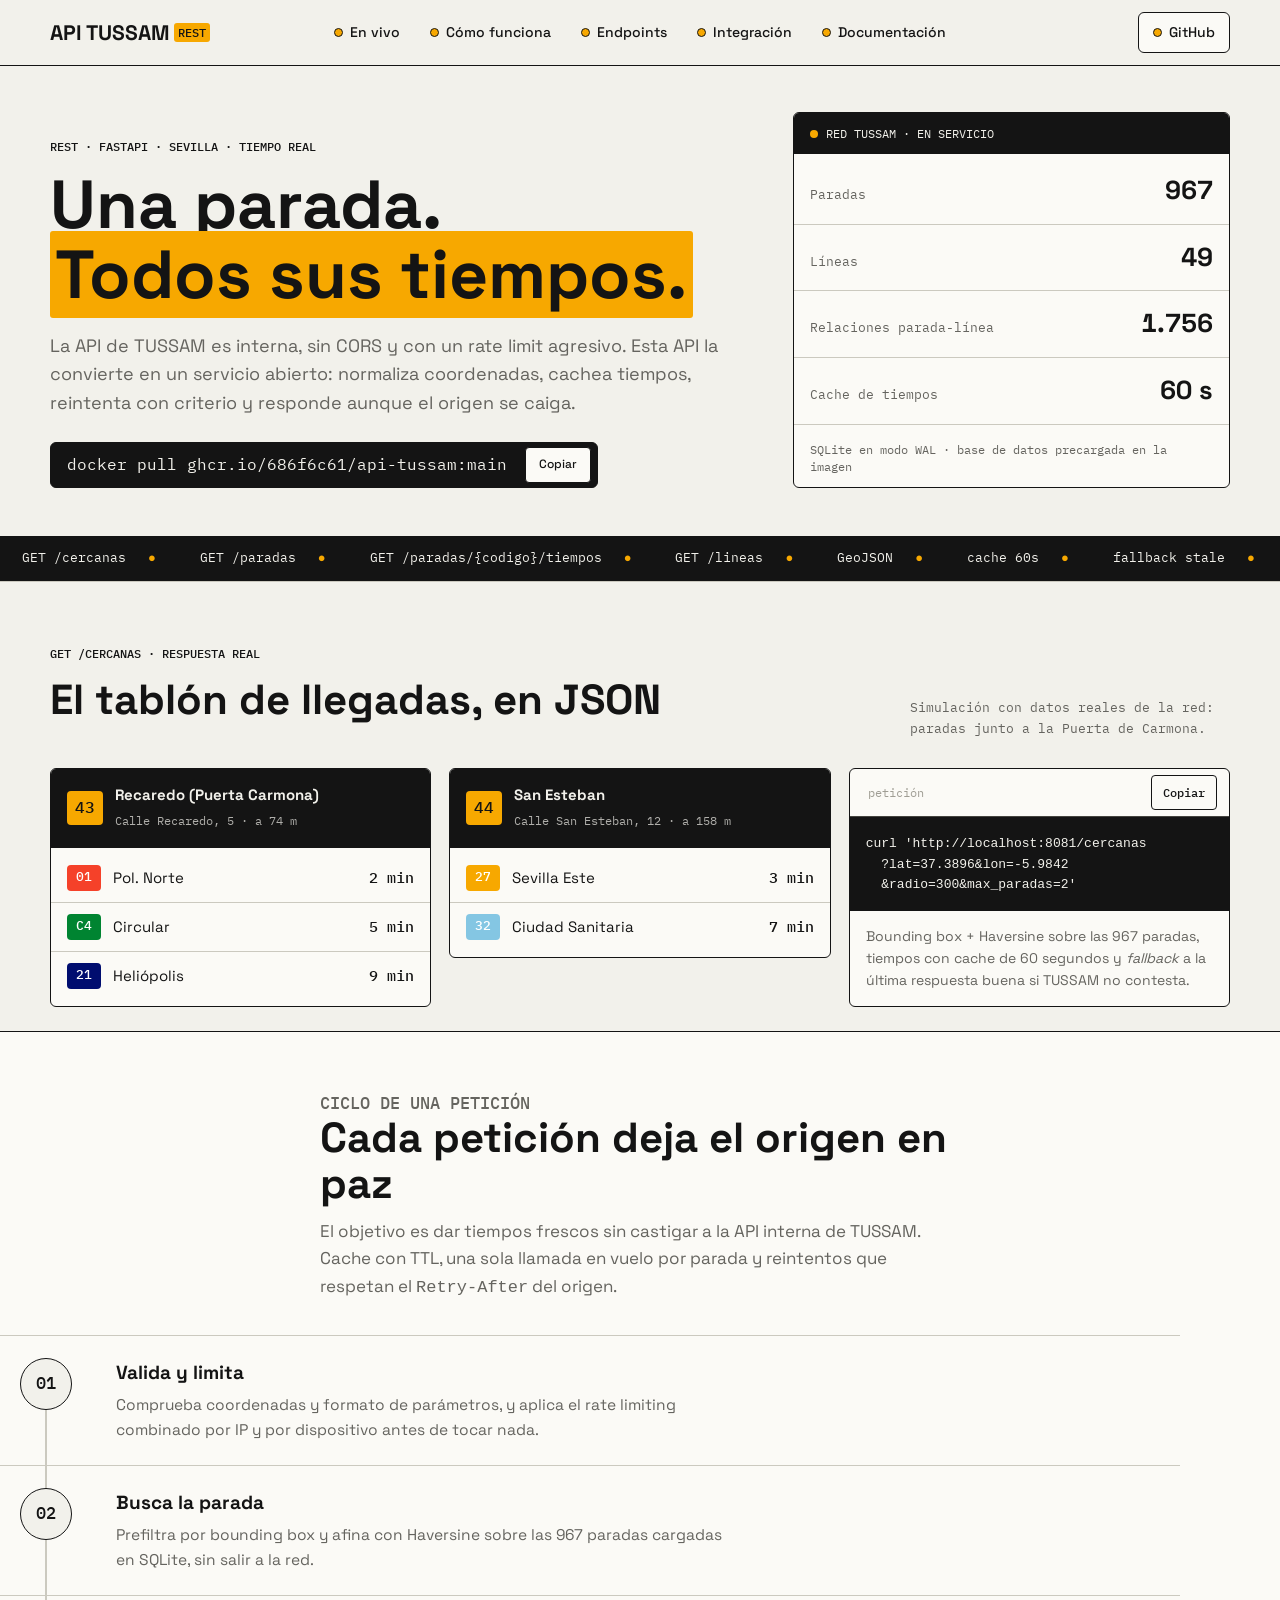
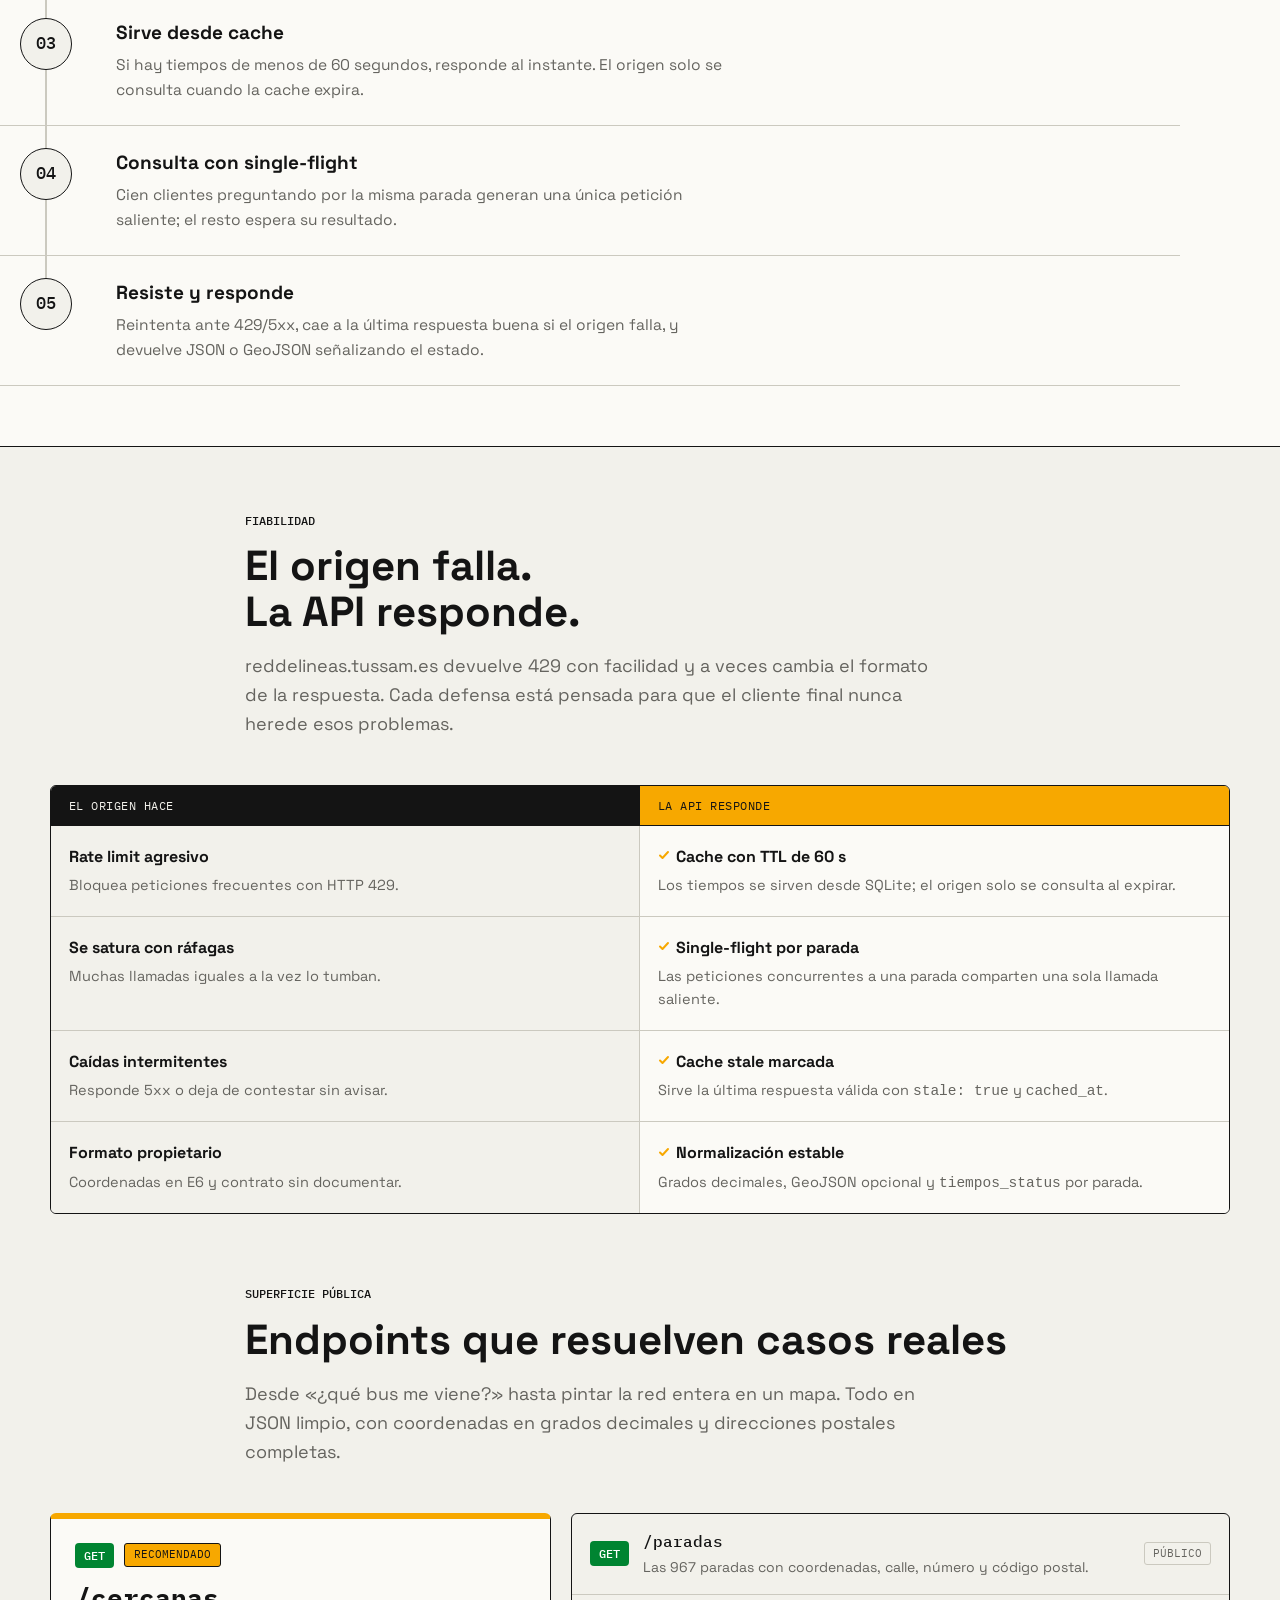
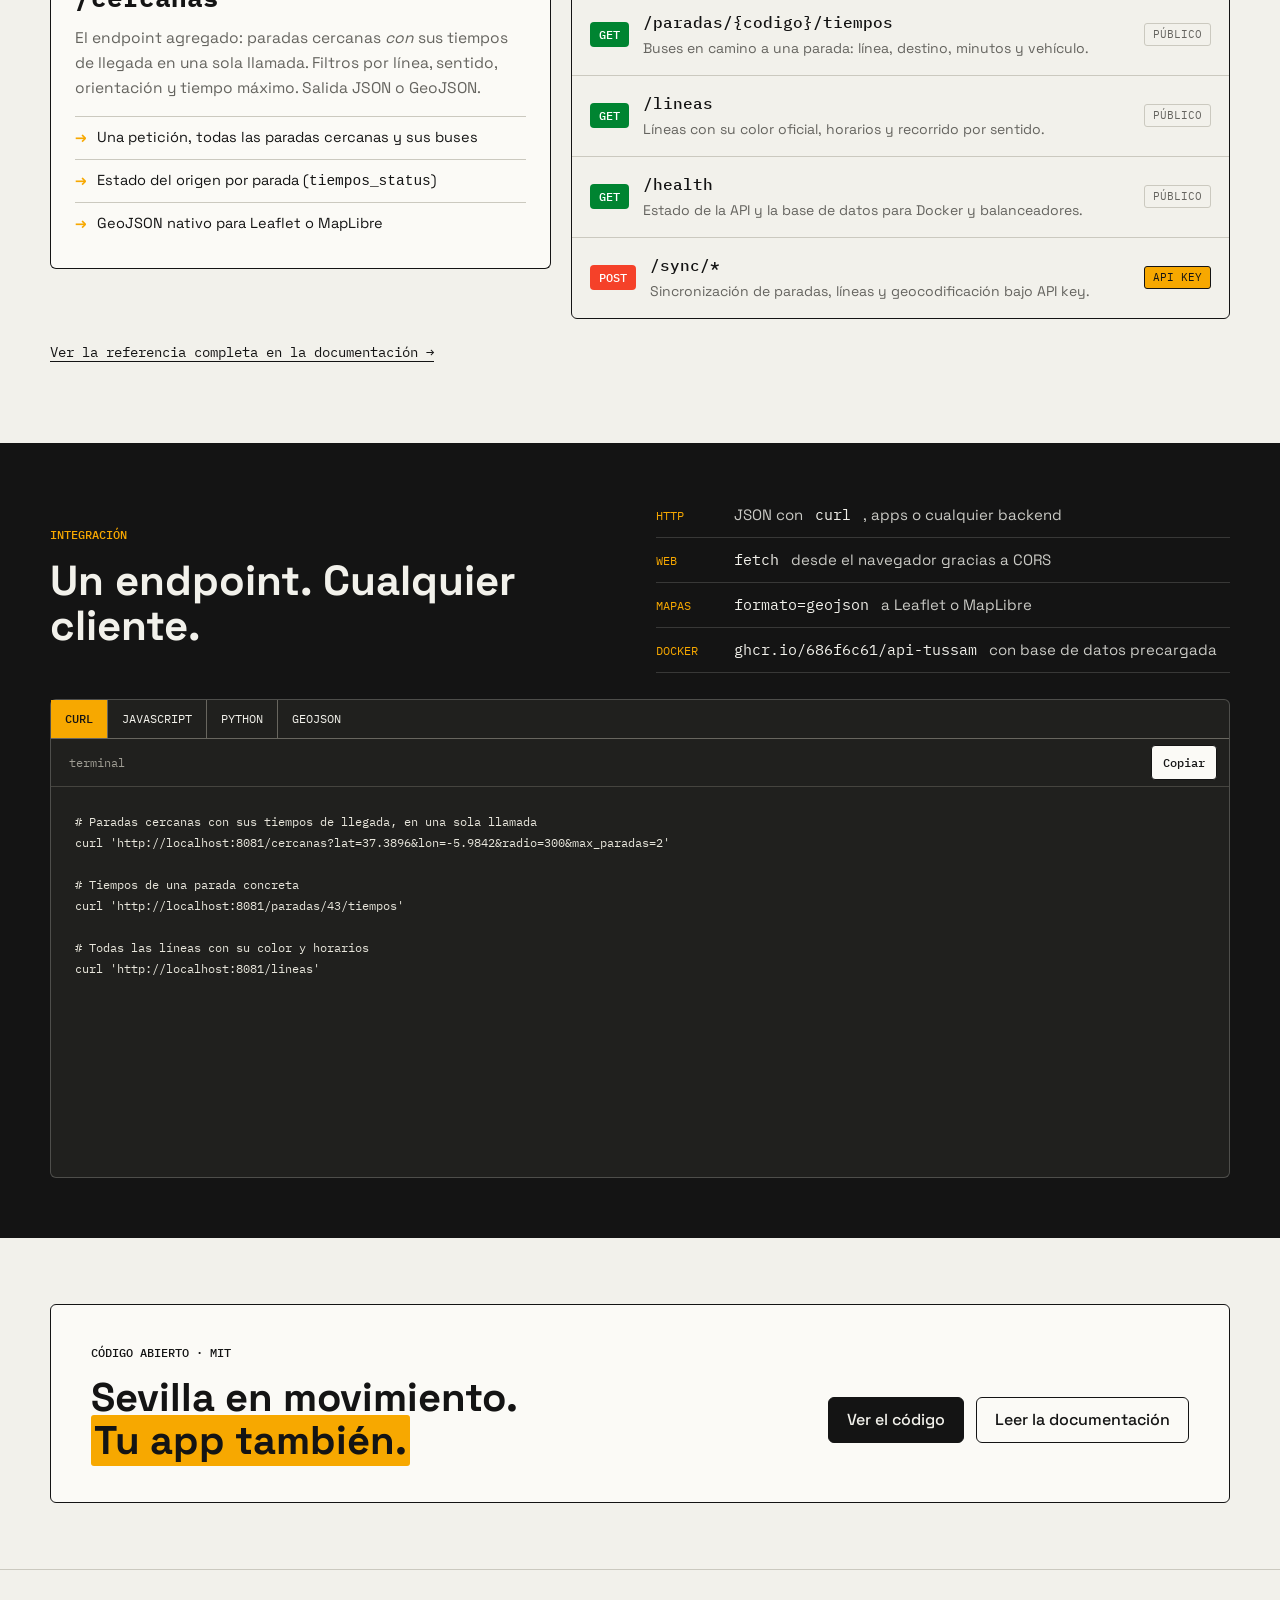
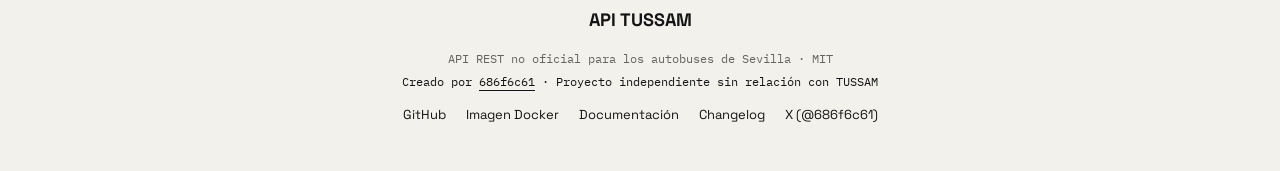
==== index.html @ 8e84aea2 "landing: web estática con SEO e imagen social Publica la landing y la documentación web de la API TU" ====
<!DOCTYPE html>
<html lang="es">
  <head>
    <meta charset="utf-8">
    <meta name="viewport" content="width=device-width, initial-scale=1">
    <meta name="description" content="API TUSSAM es una API REST de código abierto para consultar en tiempo real las paradas, líneas y tiempos de llegada de los autobuses de TUSSAM (Sevilla), con cache inteligente, rate limiting y fallback ante caídas.">
    <meta name="author" content="686f6c61">
    <meta name="robots" content="index, follow, max-image-preview:large, max-snippet:-1, max-video-preview:-1">
    <meta name="theme-color" content="#f2f1eb">

    <meta property="og:type" content="website">
    <meta property="og:locale" content="es_ES">
    <meta property="og:site_name" content="API TUSSAM">
    <meta property="og:url" content="https://686f6c61.github.io/API-TUSSAM/">
    <meta property="og:title" content="API TUSSAM · Una parada. Todos sus tiempos.">
    <meta property="og:description" content="API REST para los autobuses de Sevilla: paradas cercanas, líneas y tiempos de llegada en tiempo real, con cache, resiliencia y despliegue en Docker.">
    <meta property="og:image" content="https://686f6c61.github.io/API-TUSSAM/og-tussam.png">
    <meta property="og:image:secure_url" content="https://686f6c61.github.io/API-TUSSAM/og-tussam.png">
    <meta property="og:image:type" content="image/png">
    <meta property="og:image:width" content="1200">
    <meta property="og:image:height" content="630">
    <meta property="og:image:alt" content="API TUSSAM · Una parada. Todos sus tiempos. Tarjeta con las cifras de la red de autobuses de Sevilla.">

    <meta name="twitter:card" content="summary_large_image">
    <meta name="twitter:creator" content="@686f6c61">
    <meta name="twitter:title" content="API TUSSAM · Una parada. Todos sus tiempos.">
    <meta name="twitter:description" content="API REST de código abierto para consultar los autobuses de TUSSAM (Sevilla) en tiempo real.">
    <meta name="twitter:image" content="https://686f6c61.github.io/API-TUSSAM/og-tussam.png">
    <meta name="twitter:image:alt" content="API TUSSAM · Una parada. Todos sus tiempos.">

    <link rel="icon" href="favicon.svg" type="image/svg+xml">
    <link rel="canonical" href="https://686f6c61.github.io/API-TUSSAM/">
    <link rel="preconnect" href="https://fonts.googleapis.com">
    <link rel="preconnect" href="https://fonts.gstatic.com" crossorigin>
    <link href="https://fonts.googleapis.com/css2?family=IBM+Plex+Mono:wght@400;500&family=Space+Grotesk:wght@400;500;700&display=swap" rel="stylesheet">
    <link rel="stylesheet" href="styles.css">
    <title>API TUSSAM · Tiempos de autobús de Sevilla en tiempo real</title>
    <script type="application/ld+json">
      {
        "@context": "https://schema.org",
        "@type": "SoftwareSourceCode",
        "name": "API TUSSAM",
        "description": "API REST para consultar paradas, líneas y tiempos de llegada de los autobuses de TUSSAM (Sevilla) en tiempo real.",
        "codeRepository": "https://github.com/686f6c61/API-TUSSAM",
        "programmingLanguage": "Python",
        "runtimePlatform": "Python 3.11+",
        "license": "https://opensource.org/licenses/MIT",
        "author": {
          "@type": "Person",
          "name": "686f6c61",
          "url": "https://github.com/686f6c61"
        }
      }
    </script>
  </head>
  <body>
    <a class="skip-link" href="#main">Saltar al contenido</a>

    <header class="site-header">
      <a class="brand" href="#top">
        <span>API TUSSAM</span><mark>REST</mark>
      </a>
      <nav class="site-nav" aria-label="Navegación principal">
        <a href="#board">En vivo</a>
        <a href="#flujo">Cómo funciona</a>
        <a href="#endpoints">Endpoints</a>
        <a href="#api">Integración</a>
        <a href="docs.html">Documentación</a>
      </nav>
      <a class="header-link" href="https://github.com/686f6c61/API-TUSSAM">GitHub</a>
    </header>

    <main id="main">
      <!-- HERO: composición asimétrica, texto a la izquierda y panel de red a la derecha -->
      <section class="hero hero-split" id="top" aria-labelledby="hero-title">
        <div class="page-shell hero-grid">
          <div class="hero-copy">
            <p class="eyebrow">REST · FastAPI · Sevilla · tiempo real</p>
            <h1 id="hero-title">Una parada.<br><mark>Todos sus tiempos.</mark></h1>
            <p class="hero-lede">
              La API de TUSSAM es interna, sin CORS y con un rate limit agresivo. Esta API la convierte en un servicio abierto: normaliza coordenadas, cachea tiempos, reintenta con criterio y responde aunque el origen se caiga.
            </p>
            <div class="install-line" role="group" aria-label="Comando de arranque">
              <code>docker pull ghcr.io/686f6c61/api-tussam:main</code>
              <button class="copy-command" type="button" data-copy="docker pull ghcr.io/686f6c61/api-tussam:main">Copiar</button>
            </div>
          </div>

          <aside class="net-panel" aria-label="La red TUSSAM en cifras">
            <div class="net-panel-head">
              <span class="net-dot" aria-hidden="true"></span>
              <span>Red TUSSAM · en servicio</span>
            </div>
            <dl class="net-stats">
              <div><dt>Paradas</dt><dd>967</dd></div>
              <div><dt>Líneas</dt><dd>49</dd></div>
              <div><dt>Relaciones parada-línea</dt><dd>1.756</dd></div>
              <div><dt>Cache de tiempos</dt><dd>60 s</dd></div>
            </dl>
            <p class="net-panel-foot">SQLite en modo WAL · base de datos precargada en la imagen</p>
          </aside>
        </div>
      </section>

      <!-- TICKER: banda tipo teletipo de parada, con la superficie de la API -->
      <div class="ticker" aria-hidden="true">
        <div class="ticker-track">
          <span>GET&nbsp;/cercanas</span><i>●</i>
          <span>GET&nbsp;/paradas</span><i>●</i>
          <span>GET&nbsp;/paradas/{codigo}/tiempos</span><i>●</i>
          <span>GET&nbsp;/lineas</span><i>●</i>
          <span>GeoJSON</span><i>●</i>
          <span>cache&nbsp;60s</span><i>●</i>
          <span>fallback&nbsp;stale</span><i>●</i>
          <span>single-flight</span><i>●</i>
          <span>rate&nbsp;limit&nbsp;IP+device</span><i>●</i>
          <span>GET&nbsp;/cercanas</span><i>●</i>
          <span>GET&nbsp;/paradas</span><i>●</i>
          <span>GET&nbsp;/paradas/{codigo}/tiempos</span><i>●</i>
          <span>GET&nbsp;/lineas</span><i>●</i>
          <span>GeoJSON</span><i>●</i>
          <span>cache&nbsp;60s</span><i>●</i>
          <span>fallback&nbsp;stale</span><i>●</i>
          <span>single-flight</span><i>●</i>
          <span>rate&nbsp;limit&nbsp;IP+device</span><i>●</i>
        </div>
      </div>

      <!-- TABLÓN DE LLEGADAS: pieza central, respuesta real de /cercanas -->
      <section class="board-section" id="board" aria-labelledby="board-title">
        <div class="board-head page-shell">
          <div>
            <p class="eyebrow">GET /cercanas · respuesta real</p>
            <h2 id="board-title">El tablón de llegadas, en JSON</h2>
          </div>
          <p class="board-note">Simulación con datos reales de la red: paradas junto a la Puerta de Carmona.</p>
        </div>
        <div class="page-shell board-grid">
          <article class="stop-board" aria-label="Tablón de llegadas de la parada Recaredo">
            <header>
              <span class="stop-code">43</span>
              <div>
                <strong>Recaredo (Puerta Carmona)</strong>
                <small>Calle Recaredo, 5 · a 74 m</small>
              </div>
            </header>
            <ul id="arrivals-43" class="arrivals"></ul>
          </article>
          <article class="stop-board" aria-label="Tablón de llegadas de la parada San Esteban">
            <header>
              <span class="stop-code">44</span>
              <div>
                <strong>San Esteban</strong>
                <small>Calle San Esteban, 12 · a 158 m</small>
              </div>
            </header>
            <ul id="arrivals-44" class="arrivals"></ul>
          </article>
          <article class="board-request">
            <div class="code-toolbar">
              <span>petición</span>
              <button class="copy-command" type="button" data-copy="curl 'http://localhost:8081/cercanas?lat=37.3896&lon=-5.9842&radio=300&max_paradas=2'">Copiar</button>
            </div>
            <pre><code>curl 'http://localhost:8081/cercanas
  ?lat=37.3896&amp;lon=-5.9842
  &amp;radio=300&amp;max_paradas=2'</code></pre>
            <p>Bounding box + Haversine sobre las 967 paradas, tiempos con cache de 60 segundos y <em>fallback</em> a la última respuesta buena si TUSSAM no contesta.</p>
          </article>
        </div>
      </section>

      <!-- CÓMO FUNCIONA: línea de tiempo vertical numerada -->
      <section class="flow-section" id="flujo" aria-labelledby="flow-title">
        <div class="page-shell flow-head">
          <p class="eyebrow">Ciclo de una petición</p>
          <h2 id="flow-title">Cada petición deja el origen en paz</h2>
          <p>El objetivo es dar tiempos frescos sin castigar a la API interna de TUSSAM. Cache con TTL, una sola llamada en vuelo por parada y reintentos que respetan el <code>Retry-After</code> del origen.</p>
        </div>
        <ol class="flow-rail page-shell">
          <li>
            <span class="flow-num">01</span>
            <div class="flow-body">
              <strong>Valida y limita</strong>
              <p>Comprueba coordenadas y formato de parámetros, y aplica el rate limiting combinado por IP y por dispositivo antes de tocar nada.</p>
            </div>
          </li>
          <li>
            <span class="flow-num">02</span>
            <div class="flow-body">
              <strong>Busca la parada</strong>
              <p>Prefiltra por bounding box y afina con Haversine sobre las 967 paradas cargadas en SQLite, sin salir a la red.</p>
            </div>
          </li>
          <li>
            <span class="flow-num">03</span>
            <div class="flow-body">
              <strong>Sirve desde cache</strong>
              <p>Si hay tiempos de menos de 60 segundos, responde al instante. El origen solo se consulta cuando la cache expira.</p>
            </div>
          </li>
          <li>
            <span class="flow-num">04</span>
            <div class="flow-body">
              <strong>Consulta con single-flight</strong>
              <p>Cien clientes preguntando por la misma parada generan una única petición saliente; el resto espera su resultado.</p>
            </div>
          </li>
          <li>
            <span class="flow-num">05</span>
            <div class="flow-body">
              <strong>Resiste y responde</strong>
              <p>Reintenta ante 429/5xx, cae a la última respuesta buena si el origen falla, y devuelve JSON o GeoJSON señalizando el estado.</p>
            </div>
          </li>
        </ol>
      </section>

      <!-- RESILIENCIA: tabla comparativa problema del origen vs respuesta de la API -->
      <section class="resil-section" id="resiliencia" aria-labelledby="resil-title">
        <div class="page-shell section-heading">
          <p class="eyebrow">Fiabilidad</p>
          <h2 id="resil-title">El origen falla.<br>La API responde.</h2>
          <p>reddelineas.tussam.es devuelve 429 con facilidad y a veces cambia el formato de la respuesta. Cada defensa está pensada para que el cliente final nunca herede esos problemas.</p>
        </div>
        <div class="page-shell resil-compare">
          <div class="resil-colhead">
            <span class="resil-tag bad">El origen hace</span>
            <span class="resil-tag good">La API responde</span>
          </div>
          <div class="resil-row">
            <div class="resil-problem"><strong>Rate limit agresivo</strong><p>Bloquea peticiones frecuentes con HTTP 429.</p></div>
            <div class="resil-solution"><strong>Cache con TTL de 60 s</strong><p>Los tiempos se sirven desde SQLite; el origen solo se consulta al expirar.</p></div>
          </div>
          <div class="resil-row">
            <div class="resil-problem"><strong>Se satura con ráfagas</strong><p>Muchas llamadas iguales a la vez lo tumban.</p></div>
            <div class="resil-solution"><strong>Single-flight por parada</strong><p>Las peticiones concurrentes a una parada comparten una sola llamada saliente.</p></div>
          </div>
          <div class="resil-row">
            <div class="resil-problem"><strong>Caídas intermitentes</strong><p>Responde 5xx o deja de contestar sin avisar.</p></div>
            <div class="resil-solution"><strong>Cache stale marcada</strong><p>Sirve la última respuesta válida con <code>stale: true</code> y <code>cached_at</code>.</p></div>
          </div>
          <div class="resil-row">
            <div class="resil-problem"><strong>Formato propietario</strong><p>Coordenadas en E6 y contrato sin documentar.</p></div>
            <div class="resil-solution"><strong>Normalización estable</strong><p>Grados decimales, GeoJSON opcional y <code>tiempos_status</code> por parada.</p></div>
          </div>
        </div>
      </section>

      <!-- ENDPOINTS: panel de salidas con un endpoint destacado y filas tipo marcador -->
      <section class="ep-section" id="endpoints" aria-labelledby="ep-title">
        <div class="page-shell section-heading">
          <p class="eyebrow">Superficie pública</p>
          <h2 id="ep-title">Endpoints que resuelven casos reales</h2>
          <p>Desde «¿qué bus me viene?» hasta pintar la red entera en un mapa. Todo en JSON limpio, con coordenadas en grados decimales y direcciones postales completas.</p>
        </div>
        <div class="page-shell ep-layout">
          <article class="ep-featured">
            <div class="ep-featured-head">
              <span class="ep-method get">GET</span>
              <span class="ep-badge">Recomendado</span>
            </div>
            <h3><code>/cercanas</code></h3>
            <p>El endpoint agregado: paradas cercanas <em>con</em> sus tiempos de llegada en una sola llamada. Filtros por línea, sentido, orientación y tiempo máximo. Salida JSON o GeoJSON.</p>
            <ul class="ep-featured-list">
              <li>Una petición, todas las paradas cercanas y sus buses</li>
              <li>Estado del origen por parada (<code>tiempos_status</code>)</li>
              <li>GeoJSON nativo para Leaflet o MapLibre</li>
            </ul>
          </article>

          <ul class="ep-board" aria-label="Resto de endpoints">
            <li class="ep-row">
              <span class="ep-method get">GET</span>
              <code class="ep-path">/paradas</code>
              <span class="ep-desc">Las 967 paradas con coordenadas, calle, número y código postal.</span>
              <span class="ep-access">público</span>
            </li>
            <li class="ep-row">
              <span class="ep-method get">GET</span>
              <code class="ep-path">/paradas/{codigo}/tiempos</code>
              <span class="ep-desc">Buses en camino a una parada: línea, destino, minutos y vehículo.</span>
              <span class="ep-access">público</span>
            </li>
            <li class="ep-row">
              <span class="ep-method get">GET</span>
              <code class="ep-path">/lineas</code>
              <span class="ep-desc">Líneas con su color oficial, horarios y recorrido por sentido.</span>
              <span class="ep-access">público</span>
            </li>
            <li class="ep-row">
              <span class="ep-method get">GET</span>
              <code class="ep-path">/health</code>
              <span class="ep-desc">Estado de la API y la base de datos para Docker y balanceadores.</span>
              <span class="ep-access">público</span>
            </li>
            <li class="ep-row">
              <span class="ep-method post">POST</span>
              <code class="ep-path">/sync/*</code>
              <span class="ep-desc">Sincronización de paradas, líneas y geocodificación bajo API key.</span>
              <span class="ep-access key">api key</span>
            </li>
          </ul>
        </div>
        <p class="page-shell ep-more"><a href="docs.html">Ver la referencia completa en la documentación →</a></p>
      </section>

      <!-- INTEGRACIÓN: bloque a ancho completo con contratos en cabecera y código debajo -->
      <section class="int-section" id="api" aria-labelledby="api-title">
        <div class="page-shell int-head">
          <div>
            <p class="eyebrow">Integración</p>
            <h2 id="api-title">Un endpoint. Cualquier cliente.</h2>
          </div>
          <ul class="int-contracts">
            <li><span>HTTP</span> JSON con <code>curl</code>, apps o cualquier backend</li>
            <li><span>Web</span> <code>fetch</code> desde el navegador gracias a CORS</li>
            <li><span>Mapas</span> <code>formato=geojson</code> a Leaflet o MapLibre</li>
            <li><span>Docker</span> <code>ghcr.io/686f6c61/api-tussam</code> con base de datos precargada</li>
          </ul>
        </div>
        <div class="page-shell code-workbench int-code">
          <div class="code-tabs" role="tablist" aria-label="Ejemplos de integración">
            <button id="code-curl-tab" type="button" role="tab" aria-controls="code-panel" aria-selected="true" tabindex="0" data-code="curl">curl</button>
            <button id="code-js-tab" type="button" role="tab" aria-controls="code-panel" aria-selected="false" tabindex="-1" data-code="js">JavaScript</button>
            <button id="code-python-tab" type="button" role="tab" aria-controls="code-panel" aria-selected="false" tabindex="-1" data-code="python">Python</button>
            <button id="code-geojson-tab" type="button" role="tab" aria-controls="code-panel" aria-selected="false" tabindex="-1" data-code="geojson">GeoJSON</button>
          </div>
          <div id="code-panel" role="tabpanel" aria-labelledby="code-curl-tab" tabindex="0">
            <div class="code-toolbar">
              <span id="code-filename">terminal</span>
              <button class="copy-command" id="copy-code" type="button">Copiar</button>
            </div>
            <pre><code id="code-sample"></code></pre>
          </div>
        </div>
      </section>

      <!-- CTA: panel bordeado a ancho completo -->
      <section class="cta-section" aria-labelledby="cta-title">
        <div class="page-shell cta-panel">
          <div>
            <p class="eyebrow">Código abierto · MIT</p>
            <h2 id="cta-title">Sevilla en movimiento.<br><mark>Tu app también.</mark></h2>
          </div>
          <div class="cta-actions">
            <a class="primary-action" href="https://github.com/686f6c61/API-TUSSAM">Ver el código</a>
            <a class="secondary-action" href="docs.html">Leer la documentación</a>
          </div>
        </div>
      </section>
    </main>

    <footer class="site-footer">
      <div class="page-shell">
        <strong>API TUSSAM</strong>
        <div class="footer-meta">
          <p>API REST no oficial para los autobuses de Sevilla · MIT</p>
          <p>Creado por <a href="https://github.com/686f6c61">686f6c61</a> · Proyecto independiente sin relación con TUSSAM</p>
        </div>
        <nav aria-label="Enlaces del pie">
          <a href="https://github.com/686f6c61/API-TUSSAM">GitHub</a>
          <a href="https://github.com/686f6c61/API-TUSSAM/pkgs/container/api-tussam">Imagen Docker</a>
          <a href="docs.html">Documentación</a>
          <a href="https://github.com/686f6c61/API-TUSSAM/blob/main/CHANGELOG.md">Changelog</a>
          <a href="https://x.com/686f6c61">X (@686f6c61)</a>
        </nav>
      </div>
    </footer>

    <div class="copy-toast" id="copy-toast" role="status" aria-live="polite"></div>
    <script src="app.js" defer></script>
  </body>
</html>
---- styles.css ----
:root {
  --paper: #f2f1eb;
  --surface: #fbfaf6;
  --ink: #141414;
  --muted: #65645f;
  --line: #141414;
  --soft-line: #cbc9bf;
  --accent: #f7a800;
  --accent-2: #84c6e3;
  --accent-3: #f54129;
  --accent-4: #ffd166;
  --accent-5: #a9c8ff;
  --radius: 6px;
  --shell: 1180px;
  --route-cycle: 5.2s;
  --font-sans: "Space Grotesk", "Segoe UI", system-ui, sans-serif;
  --font-mono: "IBM Plex Mono", "SFMono-Regular", Consolas, monospace;
}

* {
  box-sizing: border-box;
  letter-spacing: 0;
}

html {
  scroll-behavior: smooth;
}

body {
  margin: 0;
  color: var(--ink);
  background: var(--paper);
  font-family: var(--font-sans);
  font-size: 16px;
  line-height: 1.6;
  text-rendering: optimizeLegibility;
}

button,
a {
  font: inherit;
}

a {
  color: inherit;
  text-decoration: none;
}

button {
  color: inherit;
}

mark {
  color: var(--ink);
  background: var(--accent);
  border-radius: 3px;
  padding: 0 0.08em;
}

.skip-link {
  position: fixed;
  z-index: 100;
  top: 8px;
  left: 8px;
  transform: translateY(-150%);
  padding: 8px 12px;
  color: var(--paper);
  background: var(--ink);
  border-radius: var(--radius);
}

.skip-link:focus {
  transform: translateY(0);
}

.visually-hidden {
  position: absolute;
  width: 1px;
  height: 1px;
  overflow: hidden;
  clip: rect(0 0 0 0);
  clip-path: inset(50%);
  white-space: nowrap;
}

.page-shell {
  width: min(calc(100% - 48px), var(--shell));
  margin-inline: auto;
}

.site-header {
  position: sticky;
  z-index: 20;
  top: 0;
  display: grid;
  grid-template-columns: 1fr auto 1fr;
  align-items: center;
  min-height: 66px;
  padding: 0 max(24px, calc((100% - var(--shell)) / 2));
  background: rgba(242, 241, 235, 0.96);
  border-bottom: 1px solid var(--line);
  backdrop-filter: blur(10px);
}

.brand {
  display: inline-flex;
  align-items: center;
  justify-self: start;
  font-size: 21px;
  font-weight: 700;
}

.brand mark {
  margin-left: 4px;
  padding: 0 4px;
  font-family: var(--font-mono);
  font-size: 12px;
  font-weight: 500;
}

.site-nav {
  display: flex;
  gap: 30px;
  font-size: 14px;
  font-weight: 500;
}

.site-nav a,
.header-link {
  display: inline-flex;
  align-items: center;
  gap: 7px;
}

.site-nav a::before,
.header-link::before {
  width: 7px;
  height: 7px;
  flex: 0 0 7px;
  background: var(--accent);
  border: 1px solid var(--ink);
  border-radius: 50%;
  content: "";
}

.site-nav a,
.site-footer a {
  text-decoration-thickness: 1px;
  text-underline-offset: 4px;
}

.site-nav a:hover,
.site-footer a:hover {
  text-decoration: underline;
}

.header-link {
  justify-self: end;
  padding: 8px 14px;
  font-size: 14px;
  font-weight: 500;
  border: 1px solid var(--line);
  border-radius: var(--radius);
  background: var(--surface);
}

.header-link:hover,
.secondary-action:hover,
.copy-command:hover {
  background: var(--accent);
}

.hero {
  overflow: hidden;
}

.hero-copy {
  position: relative;
  z-index: 2;
  padding-top: 42px;
  padding-bottom: 24px;
}

.eyebrow {
  margin: 0 0 14px;
  font-family: var(--font-mono);
  font-size: 12px;
  font-weight: 500;
  line-height: 1.4;
  text-transform: uppercase;
}

h1,
h2,
h3,
p {
  margin-top: 0;
}

h1 {
  max-width: 820px;
  margin-bottom: 22px;
  font-size: 68px;
  font-weight: 700;
  line-height: 1.03;
}

h2 {
  margin-bottom: 18px;
  font-size: 42px;
  font-weight: 700;
  line-height: 1.08;
}

h3 {
  margin-bottom: 10px;
  font-size: 22px;
  line-height: 1.2;
}

.hero-lede {
  max-width: 720px;
  margin-bottom: 24px;
  color: var(--muted);
  font-size: 18px;
}

.install-line {
  display: inline-flex;
  align-items: center;
  gap: 18px;
  min-height: 46px;
  padding: 0 6px 0 16px;
  color: var(--paper);
  background: var(--ink);
  border: 1px solid var(--ink);
  border-radius: var(--radius);
}

.install-line code,
.code-workbench code,
.evidence-core code {
  font-family: var(--font-mono);
}

.copy-command {
  min-width: 66px;
  padding: 7px 11px;
  color: var(--ink);
  background: var(--surface);
  border: 1px solid var(--line);
  border-radius: 4px;
  cursor: pointer;
  font-size: 12px;
  font-weight: 500;
}

.route-lab {
  border-top: 1px solid var(--line);
  border-bottom: 1px solid var(--line);
}

.route-lab-head {
  display: flex;
  align-items: end;
  justify-content: space-between;
  gap: 30px;
  min-height: 84px;
  padding-block: 14px;
}

.route-lab-head h2 {
  margin: 0;
  font-size: 24px;
}

.route-tabs,
.code-tabs {
  display: flex;
  align-items: center;
  min-width: 0;
  border: 1px solid var(--line);
  border-radius: var(--radius);
}

.route-tabs {
  overflow: hidden;
}

.code-tabs {
  overflow-x: auto;
  scrollbar-width: thin;
}

.route-tabs button,
.code-tabs button {
  position: relative;
  flex: 0 0 auto;
  min-height: 38px;
  padding: 0 14px;
  background: var(--surface);
  border: 0;
  border-right: 1px solid var(--line);
  cursor: pointer;
  font-family: var(--font-mono);
  font-size: 12px;
  text-transform: uppercase;
}

.route-tabs button {
  overflow: hidden;
}

.route-tabs button::after {
  position: absolute;
  right: 0;
  bottom: 0;
  left: 0;
  height: 3px;
  background: var(--ink);
  content: "";
  transform: scaleX(0);
  transform-origin: left;
}

.route-lab.is-cycling .route-tabs button[aria-selected="true"]::after {
  animation: route-progress var(--route-cycle) linear forwards;
}

.route-tabs button:last-child,
.code-tabs button:last-child {
  border-right: 0;
}

.route-tabs button[aria-selected="true"],
.code-tabs button[aria-selected="true"] {
  background: var(--accent);
  font-weight: 500;
}

.model-pool {
  display: grid;
  grid-template-columns: auto minmax(0, 1fr);
  align-items: center;
  gap: 16px;
  min-height: 52px;
  padding-block: 7px;
  border-top: 1px solid var(--soft-line);
}

.model-pool > span {
  font-family: var(--font-mono);
  font-size: 12px;
  font-weight: 500;
  text-transform: uppercase;
}

.model-pool ul {
  display: flex;
  flex-wrap: wrap;
  gap: 7px;
  min-width: 0;
  margin: 0;
  padding: 0 0 2px;
  list-style: none;
}

.model-pool li {
  display: inline-flex;
  flex: 0 0 auto;
  align-items: center;
  gap: 7px;
  min-height: 30px;
  padding: 5px 8px;
  border: 1px solid var(--soft-line);
  border-radius: var(--radius);
  background: var(--surface);
}

.model-pool li::before {
  width: 6px;
  height: 6px;
  flex: 0 0 6px;
  border: 1px solid var(--ink);
  border-radius: 50%;
  background: var(--paper);
  content: "";
}

.model-pool li.is-selected { background: var(--accent); border-color: var(--line); }
.model-pool li.is-selected::before { background: var(--ink); }
.model-pool li.is-orchestrator { background: var(--accent-2); border-color: var(--line); }
.model-pool li.is-orchestrator::before { background: var(--accent-5); }
.model-pool li.is-fallback { background: var(--accent-4); }
.model-pool li.is-filtered { border-style: dashed; opacity: 0.58; }

.model-pool li.is-selected small,
.model-pool li.is-orchestrator small,
.model-pool li.is-fallback small {
  color: var(--ink);
}

.model-pool strong,
.model-pool small {
  font-family: var(--font-mono);
  line-height: 1.2;
}

.model-pool strong {
  font-size: 12px;
  font-weight: 500;
}

.model-pool small {
  color: var(--muted);
  font-size: 12px;
  text-transform: uppercase;
}

.graph-scroll {
  overflow: hidden;
  border-top: 1px solid var(--soft-line);
  border-bottom: 1px solid var(--soft-line);
}

.graph-stage {
  position: relative;
  width: 100%;
  height: 370px;
  background: var(--paper);
}

#route-canvas,
.route-nodes {
  position: absolute;
  inset: 0;
  width: 100%;
  height: 100%;
}

.route-nodes {
  margin: 0;
  padding: 0;
  list-style: none;
}

.route-node {
  --node-width: clamp(156px, 14vw, 178px);

  position: absolute;
  left: clamp(calc(var(--node-width) / 2 + 6px), var(--x), calc(100% - var(--node-width) / 2 - 6px));
  top: var(--y);
  width: var(--node-width);
  min-height: 82px;
  transform: translate(-50%, -50%);
  padding: 10px 12px;
  background: var(--surface);
  border: 1px solid var(--line);
  border-radius: var(--radius);
  box-shadow: 4px 4px 0 var(--ink);
  animation: route-node-enter 360ms ease both;
  animation-delay: var(--delay);
}

.route-node small,
.route-node span {
  display: block;
}

.route-node small {
  margin-bottom: 5px;
  color: var(--ink);
  font-family: var(--font-mono);
  font-size: 12px;
  line-height: 1.3;
  text-transform: uppercase;
}

.route-node strong {
  display: block;
  overflow-wrap: anywhere;
  font-size: 13px;
  line-height: 1.25;
}

.route-node span {
  margin-top: 5px;
  font-family: var(--font-mono);
  font-size: 12px;
  line-height: 1.3;
}

.route-node.is-router { background: var(--accent); }
.route-node.is-success { background: var(--accent-2); }
.route-node.is-failure { background: var(--accent-3); }
.route-node.is-review { background: var(--accent-4); }
.route-node.is-output { color: var(--paper); background: var(--ink); }
.route-node.is-output small { color: #c9c7be; }
.route-node.is-skipped { background: var(--paper); border-style: dashed; box-shadow: none; opacity: 0.72; }
.route-node.is-tool { background: var(--accent-5); }

.route-metrics {
  display: grid;
  grid-template-columns: repeat(5, 1fr);
  margin-top: 0;
  margin-bottom: 0;
}

.route-metrics div {
  min-width: 0;
  padding: 14px 16px;
  border-left: 1px solid var(--line);
  animation: route-metric-enter 280ms ease both;
  animation-delay: var(--delay);
}

.route-metrics div:last-child {
  border-right: 1px solid var(--line);
}

.route-metrics dt {
  color: var(--muted);
  font-family: var(--font-mono);
  font-size: 12px;
  text-transform: uppercase;
}

.route-metrics dd {
  margin: 3px 0 0;
  overflow-wrap: anywhere;
  font-size: 14px;
  font-weight: 500;
}

.runtime-band {
  padding: 78px 0 84px;
  color: var(--paper);
  background: var(--ink);
}

.section-heading {
  max-width: 790px;
  margin-bottom: 46px;
}

.section-heading > p:last-child {
  max-width: 690px;
  margin-bottom: 0;
  color: var(--muted);
  font-size: 18px;
}

.section-heading.inverted > p:last-child {
  color: #b7b5ac;
}

.runtime-flow {
  display: grid;
  grid-template-columns: repeat(7, 1fr);
  gap: 0;
  padding-left: 0;
  list-style: none;
  border-top: 1px solid #4c4b47;
  border-bottom: 1px solid #4c4b47;
}

.runtime-flow li {
  position: relative;
  min-height: 145px;
  padding: 18px 12px;
  border-right: 1px solid #4c4b47;
}

.runtime-flow li:first-child {
  border-left: 1px solid #4c4b47;
}

.runtime-flow span,
.runtime-flow small,
.runtime-flow strong {
  display: block;
}

.runtime-flow span,
.runtime-flow small {
  font-family: var(--font-mono);
}

.runtime-flow span {
  margin-bottom: 22px;
  color: var(--accent);
  font-size: 28px;
  line-height: 1;
}

.runtime-flow strong {
  margin-bottom: 7px;
  font-size: 15px;
}

.runtime-flow small {
  color: #96948d;
  font-size: 12px;
  line-height: 1.4;
}

.evidence-section,
.strategies-section,
.api-section,
.boundaries-section {
  padding-block: 100px;
}

.evidence-map {
  display: grid;
  grid-template-columns: 1fr 1fr;
  gap: 1px;
  max-width: 980px;
  margin-inline: auto;
  background: var(--line);
  border: 1px solid var(--line);
}

.evidence-source,
.evidence-core {
  min-height: 184px;
  padding: 22px;
  background: var(--surface);
}

.evidence-source span,
.evidence-core span {
  display: block;
  margin-bottom: 26px;
  font-family: var(--font-mono);
  font-size: 12px;
  text-transform: uppercase;
}

.evidence-source strong,
.evidence-core strong {
  display: block;
  margin-bottom: 9px;
  font-size: 18px;
}

.evidence-source p {
  margin-bottom: 0;
  color: var(--muted);
  font-size: 14px;
}

.evidence-core {
  grid-column: 1 / -1;
  min-height: 160px;
  color: var(--paper);
  background: var(--ink);
  text-align: center;
}

.evidence-core span {
  color: var(--accent);
}

.evidence-core strong {
  font-size: 28px;
}

.evidence-core code {
  color: var(--accent-2);
  font-size: 12px;
}

.source-task { border-top: 8px solid var(--accent); }
.source-card { border-top: 8px solid var(--accent-2); }
.source-live { border-bottom: 8px solid var(--accent-3); }
.source-local { border-bottom: 8px solid var(--accent-4); }

.strategies-section {
  border-top: 1px solid var(--line);
  border-bottom: 1px solid var(--line);
}

.strategy-grid {
  display: grid;
  grid-template-columns: repeat(3, 1fr);
  gap: 16px;
}

.strategy-card {
  min-height: 330px;
  padding: 20px;
  background: var(--surface);
  border: 1px solid var(--line);
  border-radius: var(--radius);
}

.strategy-card > p:last-child {
  color: var(--muted);
}

.strategy-card.accent-naranja { border-top: 8px solid var(--accent); }
.strategy-card.accent-celeste { border-top: 8px solid var(--accent-2); }
.strategy-card.accent-rojo { border-top: 8px solid var(--accent-3); }
.strategy-card.accent-ambar { border-top: 8px solid var(--accent-4); }
.strategy-card.accent-azul { border-top: 8px solid var(--accent-5); }
.strategy-card.accent-ink { border-top: 8px solid var(--ink); }

.mini-route {
  display: flex;
  align-items: center;
  justify-content: space-between;
  height: 96px;
  margin-bottom: 24px;
  padding-inline: 12px;
  border-bottom: 1px solid var(--soft-line);
}

.mini-route i,
.mini-route b,
.mini-route em,
.mini-route span {
  position: relative;
  display: block;
  width: 22px;
  height: 22px;
  background: var(--surface);
  border: 1px solid var(--ink);
  border-radius: 50%;
}

.mini-route b { background: var(--accent); }
.mini-route em { background: var(--accent-3); border-radius: 3px; }
.mini-route span { background: var(--ink); }

.mini-route > *:not(:last-child)::after {
  position: absolute;
  top: 10px;
  left: 21px;
  width: 54px;
  height: 1px;
  background: var(--ink);
  content: "";
}

.mini-route.fusion b,
.mini-route.tools b {
  background: var(--accent-2);
}

.mini-route.critique b:last-child {
  background: var(--accent-4);
}

.api-section {
  color: var(--paper);
  background: var(--ink);
}

.api-layout {
  display: grid;
  grid-template-columns: minmax(0, 0.8fr) minmax(520px, 1.2fr);
  gap: 70px;
  align-items: start;
}

.api-section .section-heading {
  margin-bottom: 0;
}

.api-section .section-heading > p:last-of-type {
  color: #b7b5ac;
}

.api-contracts {
  margin: 38px 0 0;
  padding: 0;
  list-style: none;
  border-top: 1px solid #4c4b47;
}

.api-contracts li {
  display: grid;
  grid-template-columns: 68px minmax(0, 1fr);
  gap: 14px;
  padding: 12px 0;
  color: #b7b5ac;
  border-bottom: 1px solid #4c4b47;
  font-size: 13px;
}

.api-contracts .contract-label {
  color: var(--accent);
  font-family: var(--font-mono);
  font-size: 12px;
  text-transform: uppercase;
}

.api-contracts .contract-copy {
  min-width: 0;
}

.code-workbench {
  min-width: 0;
  background: #20201e;
  border: 1px solid #68665f;
  border-radius: var(--radius);
}

.code-tabs {
  border: 0;
  border-bottom: 1px solid #68665f;
  border-radius: 0;
}

.code-tabs button {
  color: var(--paper);
  background: #20201e;
  border-color: #68665f;
}

.code-tabs button[aria-selected="true"] {
  color: var(--ink);
}

.code-toolbar {
  display: flex;
  align-items: center;
  justify-content: space-between;
  min-height: 48px;
  padding: 0 12px 0 18px;
  color: #9f9d94;
  border-bottom: 1px solid #45443f;
  font-family: var(--font-mono);
  font-size: 12px;
}

.code-workbench pre {
  min-height: 390px;
  margin: 0;
  overflow: auto;
  padding: 24px;
  color: #e8e6dc;
  font-family: var(--font-mono);
  font-size: 12px;
  line-height: 1.75;
  tab-size: 4;
}

.boundary-table {
  width: 100%;
  border-top: 1px solid var(--line);
  border-collapse: collapse;
}

.boundary-row {
  display: grid;
  grid-template-columns: 1.1fr 0.55fr 2fr;
  gap: 22px;
  align-items: start;
  padding: 18px 0;
  border-bottom: 1px solid var(--line);
}

.boundary-row th,
.boundary-row td {
  padding: 0;
  text-align: left;
  vertical-align: top;
}

.boundary-row th {
  font-weight: 700;
}

.boundary-row td:last-child {
  color: var(--muted);
}

.boundary-head {
  font-family: var(--font-mono);
  font-size: 12px;
  text-transform: uppercase;
}

.state {
  display: inline-block;
  padding: 3px 7px;
  border: 1px solid var(--ink);
  border-radius: 3px;
  font-family: var(--font-mono);
  font-size: 12px;
  text-transform: uppercase;
}

.state.live { background: var(--accent); }
.state.bounded { background: var(--accent-4); }
.state.planned { background: var(--accent-3); }

.final-cta {
  padding: 96px 0;
  border-top: 1px solid var(--line);
  border-bottom: 1px solid var(--line);
}

.final-cta h2 {
  font-size: 58px;
}

.cta-actions {
  display: flex;
  gap: 12px;
  margin-top: 32px;
}

.primary-action,
.secondary-action {
  display: inline-flex;
  align-items: center;
  justify-content: center;
  min-height: 46px;
  padding: 0 18px;
  border: 1px solid var(--ink);
  border-radius: var(--radius);
  font-weight: 500;
}

.primary-action {
  color: var(--paper);
  background: var(--ink);
}

.primary-action:hover {
  color: var(--ink);
  background: var(--accent);
}

.secondary-action {
  background: var(--surface);
}

.site-footer {
  padding: 36px 0 48px;
}

.site-footer {
  border-top: 1px solid var(--soft-line);
}

.site-footer .page-shell {
  display: flex;
  flex-direction: column;
  align-items: center;
  text-align: center;
  gap: 14px;
}

.site-footer strong {
  font-size: 18px;
}

.footer-meta {
  display: grid;
  gap: 4px;
}

.site-footer p {
  margin: 0;
  color: var(--muted);
  font-family: var(--font-mono);
  font-size: 12px;
}

.footer-meta p:last-child {
  color: var(--ink);
}

.footer-meta a {
  text-decoration: underline;
}

.site-footer nav {
  display: flex;
  flex-wrap: wrap;
  justify-content: center;
  gap: 20px;
  font-size: 13px;
}

.copy-toast {
  position: fixed;
  z-index: 50;
  right: 18px;
  bottom: 18px;
  min-width: 140px;
  padding: 10px 14px;
  color: var(--paper);
  background: var(--ink);
  border: 1px solid var(--paper);
  border-radius: var(--radius);
  opacity: 0;
  transform: translateY(12px);
  pointer-events: none;
  font-family: var(--font-mono);
  font-size: 12px;
  transition: opacity 160ms ease, transform 160ms ease;
}

.copy-toast.is-visible {
  opacity: 1;
  transform: translateY(0);
}

button:focus-visible,
a:focus-visible,
.graph-scroll:focus-visible,
[role="tabpanel"]:focus-visible {
  outline: 3px solid var(--accent-3);
  outline-offset: 3px;
}

@keyframes route-progress {
  to { transform: scaleX(1); }
}

@keyframes route-node-enter {
  from {
    transform: translate(-50%, -44%) scale(0.98);
  }

  to {
    transform: translate(-50%, -50%) scale(1);
  }
}

@keyframes route-metric-enter {
  from { transform: translateY(3px); }
  to { transform: translateY(0); }
}

@media (max-width: 980px) {
  .site-header {
    grid-template-columns: 1fr auto;
  }

  .site-nav {
    display: none;
  }

  h1 {
    font-size: 58px;
  }

  .route-lab-head {
    display: block;
    padding-block: 12px;
  }

  .route-lab-head > div:first-child {
    margin-bottom: 10px;
  }

  .route-tabs {
    display: grid;
    grid-template-columns: repeat(4, minmax(0, 1fr));
    width: 100%;
  }

  .route-tabs button {
    width: 100%;
    border-bottom: 1px solid var(--line);
  }

  .route-tabs button:nth-child(4n) {
    border-right: 0;
  }

  .route-tabs button:nth-last-child(-n + 4) {
    border-bottom: 0;
  }

  .runtime-flow {
    grid-template-columns: repeat(4, 1fr);
  }

  .runtime-flow li:nth-child(4) {
    border-right: 0;
  }

  .strategy-grid {
    grid-template-columns: repeat(2, 1fr);
  }

  .api-layout {
    grid-template-columns: 1fr;
  }

}

@media (min-width: 761px) and (max-width: 980px) {
  .route-node {
    --node-width: clamp(138px, 18.5vw, 156px);
  }

  .route-node[data-column="start"] { left: 10%; }
  .route-node[data-column="router"] { left: 30%; }
  .route-node[data-column="workers"] { left: 50%; }
  .route-node[data-column="review"] { left: 70%; }
  .route-node[data-column="output"] { left: 90%; }
}

@media (max-width: 760px) {
  .page-shell {
    width: min(calc(100% - 28px), var(--shell));
  }

  .site-header {
    min-height: 58px;
    padding-inline: 14px;
  }

  .header-link {
    padding: 6px 10px;
  }

  .hero-copy {
    padding-top: 24px;
    padding-bottom: 20px;
  }

  h1 {
    font-size: 46px;
  }

  h2 {
    font-size: 34px;
  }

  .hero-lede,
  .section-heading > p:last-child {
    font-size: 16px;
  }

  .install-line {
    display: flex;
    width: 100%;
    justify-content: space-between;
  }

  .route-lab-head .eyebrow {
    margin-bottom: 6px;
  }

  .model-pool ul {
    flex-wrap: wrap;
    overflow: visible;
  }

  .model-pool {
    grid-template-columns: 1fr;
    gap: 8px;
  }

  .graph-stage {
    width: 100%;
    height: auto;
  }

  #route-canvas {
    display: none;
  }

  .route-nodes {
    position: relative;
    inset: auto;
    display: grid;
    width: auto;
    height: auto;
    grid-template-columns: repeat(2, minmax(0, 1fr));
    gap: 12px;
    padding: 14px;
  }

  .route-node {
    position: relative;
    left: auto;
    top: auto;
    width: auto;
    min-height: 92px;
    transform: none;
    padding: 10px 12px;
    animation: route-metric-enter 280ms ease both;
  }

  .route-node.is-output {
    grid-column: 1 / -1;
  }

  .route-metrics {
    display: grid;
    grid-template-columns: repeat(2, minmax(0, 1fr));
    overflow: visible;
  }

  .route-metrics div {
    min-width: 0;
    border-right: 1px solid var(--line);
  }

  .route-metrics div:last-child {
    grid-column: 1 / -1;
    border-right: 1px solid var(--line);
  }

  .runtime-band,
  .evidence-section,
  .strategies-section,
  .api-section,
  .boundaries-section {
    padding-block: 72px;
  }

  .runtime-flow {
    grid-template-columns: repeat(2, 1fr);
  }

  .runtime-flow li,
  .runtime-flow li:nth-child(4) {
    border-right: 1px solid #4c4b47;
  }

  .runtime-flow li:nth-child(2n) {
    border-right: 0;
  }

  .strategy-grid,
  .evidence-map {
    grid-template-columns: 1fr;
  }

  .evidence-core {
    grid-column: 1;
  }

  .strategy-card {
    min-height: 300px;
  }

  .api-layout {
    gap: 42px;
  }

  .code-workbench pre {
    min-height: 430px;
    font-size: 12px;
  }

  .boundary-head {
    display: none;
  }

  .boundary-row {
    grid-template-columns: 1fr auto;
  }

  .boundary-row > :last-child {
    grid-column: 1 / -1;
  }

  .final-cta h2 {
    font-size: 44px;
  }

  .cta-actions {
    align-items: stretch;
    flex-direction: column;
  }

  .site-footer .page-shell {
    grid-template-columns: 1fr;
  }

  .site-footer nav {
    flex-wrap: wrap;
  }
}

@media (max-width: 360px) {
  .hero-copy {
    padding-top: 18px;
    padding-bottom: 14px;
  }

  h1 {
    margin-bottom: 16px;
    font-size: 42px;
  }

  .hero-lede {
    margin-bottom: 16px;
    font-size: 15px;
    line-height: 1.5;
  }

  .install-line {
    min-height: 42px;
  }

  .install-line code {
    font-size: 14px;
  }

  .route-tabs {
    grid-template-columns: repeat(2, minmax(0, 1fr));
  }

  .route-tabs button:nth-child(2n) {
    border-right: 0;
  }

  .route-tabs button:nth-last-child(-n + 4) {
    border-bottom: 1px solid var(--line);
  }

  .route-tabs button:nth-last-child(-n + 2) {
    border-bottom: 0;
  }

  .route-nodes {
    grid-template-columns: 1fr;
  }
}

/* ── Hero asimétrico: copy + panel de red ───────────────────────────── */

.hero-split {
  padding-bottom: 8px;
}

.hero-grid {
  display: grid;
  grid-template-columns: minmax(0, 1.35fr) minmax(0, 0.85fr);
  gap: 48px;
  align-items: end;
  padding: 46px 0 40px;
}

.hero-split .hero-copy {
  padding: 0;
}

/* Reveal escalonado en la carga */
.hero-split .eyebrow { animation: rise 0.6s 0.02s both; }
.hero-split h1 { animation: rise 0.6s 0.08s both; }
.hero-split .hero-lede { animation: rise 0.6s 0.16s both; }
.hero-split .install-line { animation: rise 0.6s 0.24s both; }
.net-panel { animation: rise 0.7s 0.3s both; }

@keyframes rise {
  from { opacity: 0; transform: translateY(14px); }
  to { opacity: 1; transform: translateY(0); }
}

.net-panel {
  align-self: end;
  border: 1px solid var(--line);
  border-radius: var(--radius);
  background: var(--surface);
  overflow: hidden;
}

.net-panel-head {
  display: flex;
  align-items: center;
  gap: 8px;
  padding: 11px 16px;
  color: var(--paper);
  background: var(--ink);
  font-family: var(--font-mono);
  font-size: 12px;
  text-transform: uppercase;
  letter-spacing: 0.04em;
}

.net-dot {
  width: 8px;
  height: 8px;
  border-radius: 50%;
  background: var(--accent);
  box-shadow: 0 0 0 0 var(--accent);
  animation: net-pulse 2.4s ease-out infinite;
}

@keyframes net-pulse {
  0% { box-shadow: 0 0 0 0 rgba(247, 168, 0, 0.55); }
  70% { box-shadow: 0 0 0 7px rgba(247, 168, 0, 0); }
  100% { box-shadow: 0 0 0 0 rgba(247, 168, 0, 0); }
}

.net-stats {
  margin: 0;
  padding: 4px 0;
}

.net-stats > div {
  display: flex;
  align-items: baseline;
  justify-content: space-between;
  gap: 12px;
  padding: 12px 16px;
  border-bottom: 1px solid var(--soft-line);
}

.net-stats dt {
  color: var(--muted);
  font-family: var(--font-mono);
  font-size: 13px;
}

.net-stats dd {
  margin: 0;
  font-size: 26px;
  font-weight: 700;
  font-variant-numeric: tabular-nums;
}

.net-panel-foot {
  margin: 0;
  padding: 12px 16px;
  color: var(--muted);
  font-family: var(--font-mono);
  font-size: 11.5px;
  line-height: 1.5;
}

/* ── Ticker: banda tipo teletipo de parada ──────────────────────────── */

.ticker {
  overflow: hidden;
  border-top: 1px solid var(--line);
  border-bottom: 1px solid var(--line);
  background: var(--ink);
}

.ticker-track {
  display: flex;
  align-items: center;
  gap: 22px;
  width: max-content;
  padding: 11px 0;
  color: var(--paper);
  font-family: var(--font-mono);
  font-size: 13px;
  white-space: nowrap;
  animation: ticker-scroll 34s linear infinite;
}

.ticker-track span {
  padding-left: 22px;
}

.ticker-track i {
  font-style: normal;
  color: var(--accent);
}

@keyframes ticker-scroll {
  from { transform: translateX(0); }
  to { transform: translateX(-50%); }
}

/* ── Tablón de llegadas (sección "En vivo") ─────────────────────────── */

.board-section {
  padding: 64px 0 24px;
  border-top: 1px solid var(--soft-line);
}

.board-head {
  display: flex;
  flex-wrap: wrap;
  align-items: flex-end;
  justify-content: space-between;
  gap: 16px;
  margin-bottom: 28px;
}

.board-note {
  max-width: 320px;
  margin: 0;
  color: var(--muted);
  font-family: var(--font-mono);
  font-size: 13px;
}

.board-grid {
  display: grid;
  grid-template-columns: repeat(auto-fit, minmax(260px, 1fr));
  gap: 18px;
  align-items: start;
}

.stop-board {
  border: 1px solid var(--line);
  border-radius: var(--radius);
  background: var(--surface);
  overflow: hidden;
}

.stop-board > header {
  display: flex;
  align-items: center;
  gap: 12px;
  padding: 14px 16px;
  border-bottom: 1px solid var(--line);
  background: var(--ink);
  color: var(--paper);
}

.stop-board > header strong {
  display: block;
  font-size: 15px;
}

.stop-board > header small {
  color: rgba(242, 241, 235, 0.7);
  font-family: var(--font-mono);
  font-size: 12px;
}

.stop-code {
  display: inline-flex;
  align-items: center;
  justify-content: center;
  min-width: 34px;
  height: 34px;
  padding: 0 8px;
  color: var(--ink);
  background: var(--accent);
  border-radius: 4px;
  font-family: var(--font-mono);
  font-weight: 500;
}

.arrivals {
  margin: 0;
  padding: 6px 0;
  list-style: none;
}

.arrival {
  display: grid;
  grid-template-columns: auto 1fr auto;
  align-items: center;
  gap: 12px;
  padding: 11px 16px;
  border-bottom: 1px solid var(--soft-line);
  animation: arrival-in 0.45s ease both;
}

.arrival:last-child {
  border-bottom: 0;
}

.arrival-line {
  display: inline-flex;
  align-items: center;
  justify-content: center;
  min-width: 34px;
  height: 26px;
  padding: 0 7px;
  color: #fff;
  background: var(--line-color, var(--ink));
  border-radius: 4px;
  font-family: var(--font-mono);
  font-size: 13px;
  font-weight: 500;
}

.arrival-dest {
  font-size: 15px;
}

.arrival-min {
  font-family: var(--font-mono);
  font-size: 15px;
  font-weight: 500;
  font-variant-numeric: tabular-nums;
}

.board-request {
  display: flex;
  flex-direction: column;
  border: 1px solid var(--line);
  border-radius: var(--radius);
  background: var(--surface);
}

.board-request pre {
  margin: 0;
  padding: 16px;
  overflow-x: auto;
  color: var(--paper);
  background: var(--ink);
  font-family: var(--font-mono);
  font-size: 13px;
  line-height: 1.5;
}

.board-request p {
  margin: 0;
  padding: 14px 16px;
  color: var(--muted);
  font-size: 14px;
}

@keyframes arrival-in {
  from {
    opacity: 0;
    transform: translateY(6px);
  }

  to {
    opacity: 1;
    transform: translateY(0);
  }
}

/* ── Cómo funciona: línea de tiempo vertical ────────────────────────── */

.flow-section {
  padding: 60px 0;
  background: var(--surface);
  border-top: 1px solid var(--line);
  border-bottom: 1px solid var(--line);
}

.flow-head {
  max-width: 640px;
  margin-bottom: 34px;
}

.flow-head h2 {
  margin-bottom: 12px;
}

.flow-head p {
  margin: 0;
  color: var(--muted);
  font-size: 17px;
}

.flow-rail {
  margin: 0;
  padding: 0;
  list-style: none;
}

.flow-rail li {
  position: relative;
  display: grid;
  grid-template-columns: 92px 1fr;
  gap: 24px;
  padding: 22px 0;
  border-top: 1px solid var(--soft-line);
}

.flow-rail li:last-child {
  border-bottom: 1px solid var(--soft-line);
}

/* Línea vertical que conecta los números.
   La columna del número mide 92px y el círculo (52px) se centra en ella con
   justify-self, así que su centro cae exactamente en 46px; la línea se dibuja
   ahí para pasar por el centro de cada número. */
.flow-rail li::before {
  content: "";
  position: absolute;
  top: 0;
  bottom: 0;
  left: 46px;
  width: 2px;
  transform: translateX(-1px);
  background: var(--soft-line);
}

.flow-rail li:first-child::before { top: 22px; }
.flow-rail li:last-child::before { bottom: auto; height: 22px; }

.flow-num {
  position: relative;
  z-index: 1;
  justify-self: center;
  display: inline-flex;
  align-items: center;
  justify-content: center;
  width: 52px;
  height: 52px;
  background: var(--paper);
  border: 1px solid var(--line);
  border-radius: 50%;
  font-family: var(--font-mono);
  font-size: 17px;
  font-weight: 500;
}

.flow-rail li:hover .flow-num {
  background: var(--accent);
}

.flow-body strong {
  display: block;
  margin-bottom: 5px;
  font-size: 19px;
}

.flow-body p {
  max-width: 620px;
  margin: 0;
  color: var(--muted);
  font-size: 15.5px;
}

/* ── Resiliencia: comparativa problema / respuesta ──────────────────── */

.resil-section {
  padding: 66px 0;
}

.resil-compare {
  margin-top: 26px;
  border: 1px solid var(--line);
  border-radius: var(--radius);
  overflow: hidden;
}

.resil-colhead,
.resil-row {
  display: grid;
  grid-template-columns: 1fr 1fr;
}

.resil-colhead {
  border-bottom: 1px solid var(--line);
}

.resil-tag {
  padding: 10px 18px;
  font-family: var(--font-mono);
  font-size: 12px;
  text-transform: uppercase;
  letter-spacing: 0.04em;
}

.resil-tag.bad {
  color: var(--paper);
  background: var(--ink);
}

.resil-tag.good {
  color: var(--ink);
  background: var(--accent);
}

.resil-row {
  border-bottom: 1px solid var(--soft-line);
}

.resil-row:last-child {
  border-bottom: 0;
}

.resil-problem,
.resil-solution {
  padding: 18px;
}

.resil-problem {
  border-right: 1px solid var(--soft-line);
  background: var(--paper);
}

.resil-solution {
  background: var(--surface);
}

.resil-problem strong,
.resil-solution strong {
  display: block;
  margin-bottom: 5px;
  font-size: 16px;
}

.resil-problem p,
.resil-solution p {
  margin: 0;
  color: var(--muted);
  font-size: 14.5px;
}

.resil-solution strong {
  padding-left: 18px;
  background: url("data:image/svg+xml,%3Csvg xmlns='http://www.w3.org/2000/svg' width='12' height='12' viewBox='0 0 12 12'%3E%3Cpath d='M2 6.5l2.5 2.5L10 3' fill='none' stroke='%23f7a800' stroke-width='2' stroke-linecap='round' stroke-linejoin='round'/%3E%3C/svg%3E") left 0.35em no-repeat;
}

/* ── Endpoints: panel de salidas ────────────────────────────────────── */

.ep-section {
  padding: 6px 0 66px;
}

.ep-layout {
  display: grid;
  grid-template-columns: minmax(0, 0.95fr) minmax(0, 1.25fr);
  gap: 20px;
  margin-top: 24px;
  align-items: start;
}

.ep-featured {
  padding: 24px;
  border: 1px solid var(--line);
  border-top: 6px solid var(--accent);
  border-radius: var(--radius);
  background: var(--surface);
}

.ep-featured-head {
  display: flex;
  align-items: center;
  gap: 10px;
  margin-bottom: 14px;
}

.ep-featured h3 {
  margin-bottom: 12px;
  font-size: 26px;
}

.ep-featured h3 code {
  font-family: var(--font-mono);
}

.ep-featured > p {
  margin-bottom: 16px;
  color: var(--muted);
  font-size: 15.5px;
}

.ep-badge {
  padding: 2px 9px;
  border: 1px solid var(--line);
  border-radius: 3px;
  background: var(--accent);
  font-family: var(--font-mono);
  font-size: 11px;
  text-transform: uppercase;
}

.ep-featured-list {
  margin: 0;
  padding: 0;
  list-style: none;
  border-top: 1px solid var(--soft-line);
}

.ep-featured-list li {
  position: relative;
  padding: 9px 0 9px 22px;
  border-bottom: 1px solid var(--soft-line);
  font-size: 14.5px;
}

.ep-featured-list li:last-child {
  border-bottom: 0;
}

.ep-featured-list li::before {
  content: "→";
  position: absolute;
  left: 0;
  color: var(--accent);
  font-weight: 700;
}

.ep-board {
  margin: 0;
  padding: 0;
  list-style: none;
  border: 1px solid var(--line);
  border-radius: var(--radius);
  overflow: hidden;
}

.ep-row {
  display: grid;
  grid-template-columns: auto minmax(0, 1fr);
  grid-template-areas:
    "method path"
    "method desc";
  column-gap: 14px;
  row-gap: 2px;
  align-items: center;
  padding: 15px 18px;
  border-bottom: 1px solid var(--soft-line);
  transition: background 0.15s ease;
}

.ep-row:last-child {
  border-bottom: 0;
}

.ep-row:hover {
  background: var(--surface);
}

.ep-method {
  grid-area: method;
  align-self: center;
  padding: 3px 9px;
  border-radius: 4px;
  color: #fff;
  font-family: var(--font-mono);
  font-size: 12px;
  font-weight: 500;
}

.ep-method.get { background: #008431; }
.ep-method.post { background: var(--accent-3); }

.ep-path {
  grid-area: path;
  font-family: var(--font-mono);
  font-size: 16px;
  font-weight: 500;
}

.ep-desc {
  grid-area: desc;
  color: var(--muted);
  font-size: 14px;
}

.ep-access {
  grid-area: method;
  justify-self: end;
  align-self: center;
}

/* El acceso se apila bajo el método en la fila; lo mostramos como etiqueta */
.ep-row {
  grid-template-columns: auto minmax(0, 1fr) auto;
  grid-template-areas:
    "method path access"
    "method desc access";
}

.ep-access {
  grid-area: access;
  justify-self: end;
  padding: 2px 8px;
  border: 1px solid var(--soft-line);
  border-radius: 3px;
  color: var(--muted);
  font-family: var(--font-mono);
  font-size: 10.5px;
  text-transform: uppercase;
  white-space: nowrap;
}

.ep-access.key {
  border-color: var(--line);
  background: var(--accent);
  color: var(--ink);
}

.ep-more {
  margin-top: 22px;
  font-family: var(--font-mono);
  font-size: 14px;
}

.ep-more a {
  text-decoration: underline;
  text-underline-offset: 4px;
}

.ep-more a:hover {
  color: var(--accent-3);
}

/* ── Integración: cabecera con contratos + código a ancho completo ──── */

.int-section {
  padding: 60px 0;
  background: var(--ink);
  color: var(--paper);
}

.int-head {
  display: grid;
  grid-template-columns: minmax(0, 1fr) minmax(0, 1fr);
  gap: 32px;
  align-items: center;
  margin-bottom: 26px;
}

.int-head .eyebrow {
  color: var(--accent);
}

.int-head h2 {
  margin: 0;
  color: var(--paper);
}

.int-contracts {
  margin: 0;
  padding: 0;
  list-style: none;
  display: grid;
  gap: 10px;
}

.int-contracts li {
  display: flex;
  align-items: baseline;
  gap: 12px;
  padding-bottom: 10px;
  border-bottom: 1px solid rgba(242, 241, 235, 0.16);
  font-size: 15px;
  color: rgba(242, 241, 235, 0.82);
}

.int-contracts li span:first-child {
  flex: 0 0 66px;
  color: var(--accent);
  font-family: var(--font-mono);
  font-size: 12px;
  text-transform: uppercase;
}

.int-contracts code {
  font-family: var(--font-mono);
  color: var(--paper);
}

.int-code {
  border-color: rgba(242, 241, 235, 0.22);
}

/* ── CTA: panel a ancho completo ────────────────────────────────────── */

.cta-section {
  padding: 66px 0;
}

.cta-panel {
  display: flex;
  flex-wrap: wrap;
  align-items: center;
  justify-content: space-between;
  gap: 28px;
  padding: 40px;
  border: 1px solid var(--line);
  border-radius: var(--radius);
  background: var(--surface);
}

.cta-panel h2 {
  margin: 8px 0 0;
  font-size: 40px;
}

/* ── Responsive de las secciones nuevas ─────────────────────────────── */

@media (max-width: 880px) {
  .hero-grid,
  .ep-layout,
  .int-head {
    grid-template-columns: 1fr;
    gap: 28px;
  }

  .net-panel {
    justify-self: stretch;
  }
}

@media (max-width: 620px) {
  .resil-colhead,
  .resil-row {
    grid-template-columns: 1fr;
  }

  .resil-problem {
    border-right: 0;
    border-bottom: 1px solid var(--soft-line);
  }

  .ep-row {
    grid-template-columns: auto 1fr;
    grid-template-areas:
      "method path"
      "desc desc"
      "access access";
  }

  .ep-access {
    justify-self: start;
  }

  .flow-rail li {
    grid-template-columns: 64px 1fr;
    gap: 16px;
  }

  .flow-rail li::before {
    left: 32px;
  }

  .flow-num {
    width: 40px;
    height: 40px;
    font-size: 14px;
  }

  .cta-panel {
    padding: 28px;
  }
}

/* ── Página de documentación (docs.html) ────────────────────────────── */

.docs-body {
  scroll-padding-top: 84px;
}

.docs-shell {
  display: grid;
  grid-template-columns: 248px minmax(0, 1fr);
  gap: 48px;
  width: min(calc(100% - 48px), var(--shell));
  margin-inline: auto;
  padding: 40px 0 80px;
}

.docs-sidebar {
  position: sticky;
  top: 84px;
  align-self: start;
  max-height: calc(100vh - 100px);
  overflow-y: auto;
  padding-right: 8px;
}

.docs-sidebar nav {
  display: flex;
  flex-direction: column;
  gap: 2px;
  font-size: 14px;
}

.docs-nav-title {
  margin: 18px 0 6px;
  font-family: var(--font-mono);
  font-size: 11px;
  font-weight: 500;
  text-transform: uppercase;
  letter-spacing: 0.04em;
  color: var(--muted);
}

.docs-nav-title:first-child {
  margin-top: 0;
}

.docs-sidebar a {
  padding: 5px 10px;
  border-radius: 4px;
  color: var(--muted);
  font-family: var(--font-mono);
  font-size: 13px;
}

.docs-sidebar a:hover {
  color: var(--ink);
  background: var(--surface);
}

.docs-content {
  min-width: 0;
}

.docs-content section {
  padding-bottom: 12px;
  margin-bottom: 24px;
}

.docs-h1 {
  margin-bottom: 16px;
  font-size: 46px;
  line-height: 1.05;
}

.docs-lede {
  max-width: 720px;
  margin-bottom: 16px;
  color: var(--muted);
  font-size: 18px;
}

.docs-h2 {
  margin: 12px 0 16px;
  padding-top: 20px;
  font-size: 30px;
  border-top: 1px solid var(--soft-line);
}

.docs-h3 {
  margin: 22px 0 10px;
  font-size: 17px;
}

.docs-content p {
  max-width: 760px;
  margin-bottom: 14px;
}

.docs-list {
  max-width: 760px;
  margin: 0 0 16px;
  padding-left: 20px;
}

.docs-list li {
  margin-bottom: 8px;
}

.docs-content code,
.docs-sidebar code {
  padding: 1px 5px;
  font-family: var(--font-mono);
  font-size: 0.88em;
  background: var(--surface);
  border: 1px solid var(--soft-line);
  border-radius: 4px;
}

.docs-callout {
  max-width: 760px;
  margin: 16px 0;
  padding: 14px 16px;
  border-left: 4px solid var(--accent);
  background: var(--surface);
  border-radius: 0 var(--radius) var(--radius) 0;
  font-size: 15px;
}

.docs-callout code {
  background: var(--paper);
}

.docs-table {
  width: 100%;
  margin: 12px 0 18px;
  border: 1px solid var(--line);
  border-collapse: collapse;
  font-size: 14px;
  overflow: hidden;
}

.docs-table th,
.docs-table td {
  padding: 9px 12px;
  text-align: left;
  vertical-align: top;
  border-bottom: 1px solid var(--soft-line);
}

.docs-table thead th {
  background: var(--ink);
  color: var(--paper);
  font-family: var(--font-mono);
  font-size: 12px;
  font-weight: 500;
  text-transform: uppercase;
  letter-spacing: 0.03em;
}

.docs-table tbody tr:last-child td {
  border-bottom: 0;
}

.docs-table td code {
  background: var(--surface);
}

.req {
  display: inline-block;
  margin-left: 4px;
  padding: 0 6px;
  color: var(--ink);
  background: var(--accent);
  border-radius: 3px;
  border: 1px solid var(--line) !important;
  font-family: var(--font-mono);
  font-size: 10px;
  text-transform: uppercase;
}

.code-block {
  max-width: 760px;
  margin: 12px 0 18px;
  border: 1px solid var(--line);
  border-radius: var(--radius);
  overflow: hidden;
}

.code-block-head {
  display: flex;
  align-items: center;
  justify-content: space-between;
  padding: 8px 14px;
  background: var(--surface);
  border-bottom: 1px solid var(--line);
  font-family: var(--font-mono);
  font-size: 12px;
  color: var(--muted);
}

.code-block pre {
  margin: 0;
  padding: 16px;
  overflow-x: auto;
  color: var(--paper);
  background: var(--ink);
}

.code-block pre code {
  padding: 0;
  border: 0;
  background: transparent;
  color: inherit;
  font-family: var(--font-mono);
  font-size: 13px;
  line-height: 1.55;
}

.endpoint {
  padding: 22px 0 8px;
  border-top: 1px solid var(--soft-line);
}

.endpoint-head {
  display: flex;
  flex-wrap: wrap;
  align-items: center;
  gap: 10px;
  margin-bottom: 12px;
}

.method {
  padding: 3px 9px;
  border-radius: 4px;
  font-family: var(--font-mono);
  font-size: 12px;
  font-weight: 500;
  color: #fff;
}

.method.get {
  background: #008431;
}

.method.post {
  background: var(--accent-3);
}

.endpoint-path {
  font-family: var(--font-mono);
  font-size: 18px;
  font-weight: 500;
  background: transparent !important;
  border: 0 !important;
  padding: 0 !important;
}

.badge-public,
.badge-key {
  padding: 2px 8px;
  border: 1px solid var(--line);
  border-radius: 3px;
  font-family: var(--font-mono);
  font-size: 11px;
  text-transform: uppercase;
}

.badge-public {
  background: var(--accent-2);
}

.badge-key {
  background: var(--accent);
}

.docs-footer {
  margin-top: 32px;
  padding-top: 20px;
  border-top: 1px solid var(--line);
  color: var(--muted);
  font-size: 13px;
}

.docs-footer p {
  margin-bottom: 4px;
}

@media (max-width: 860px) {
  .docs-shell {
    grid-template-columns: 1fr;
    gap: 24px;
  }

  .docs-sidebar {
    position: static;
    max-height: none;
    border-bottom: 1px solid var(--soft-line);
    padding-bottom: 16px;
  }

  .docs-sidebar nav {
    display: grid;
    grid-template-columns: repeat(2, 1fr);
  }

  .docs-h1 {
    font-size: 36px;
  }
}

@media (prefers-reduced-motion: reduce) {
  html {
    scroll-behavior: auto;
  }

  *,
  *::before,
  *::after {
    animation-duration: 0.01ms !important;
    animation-iteration-count: 1 !important;
    transition-duration: 0.01ms !important;
  }
}
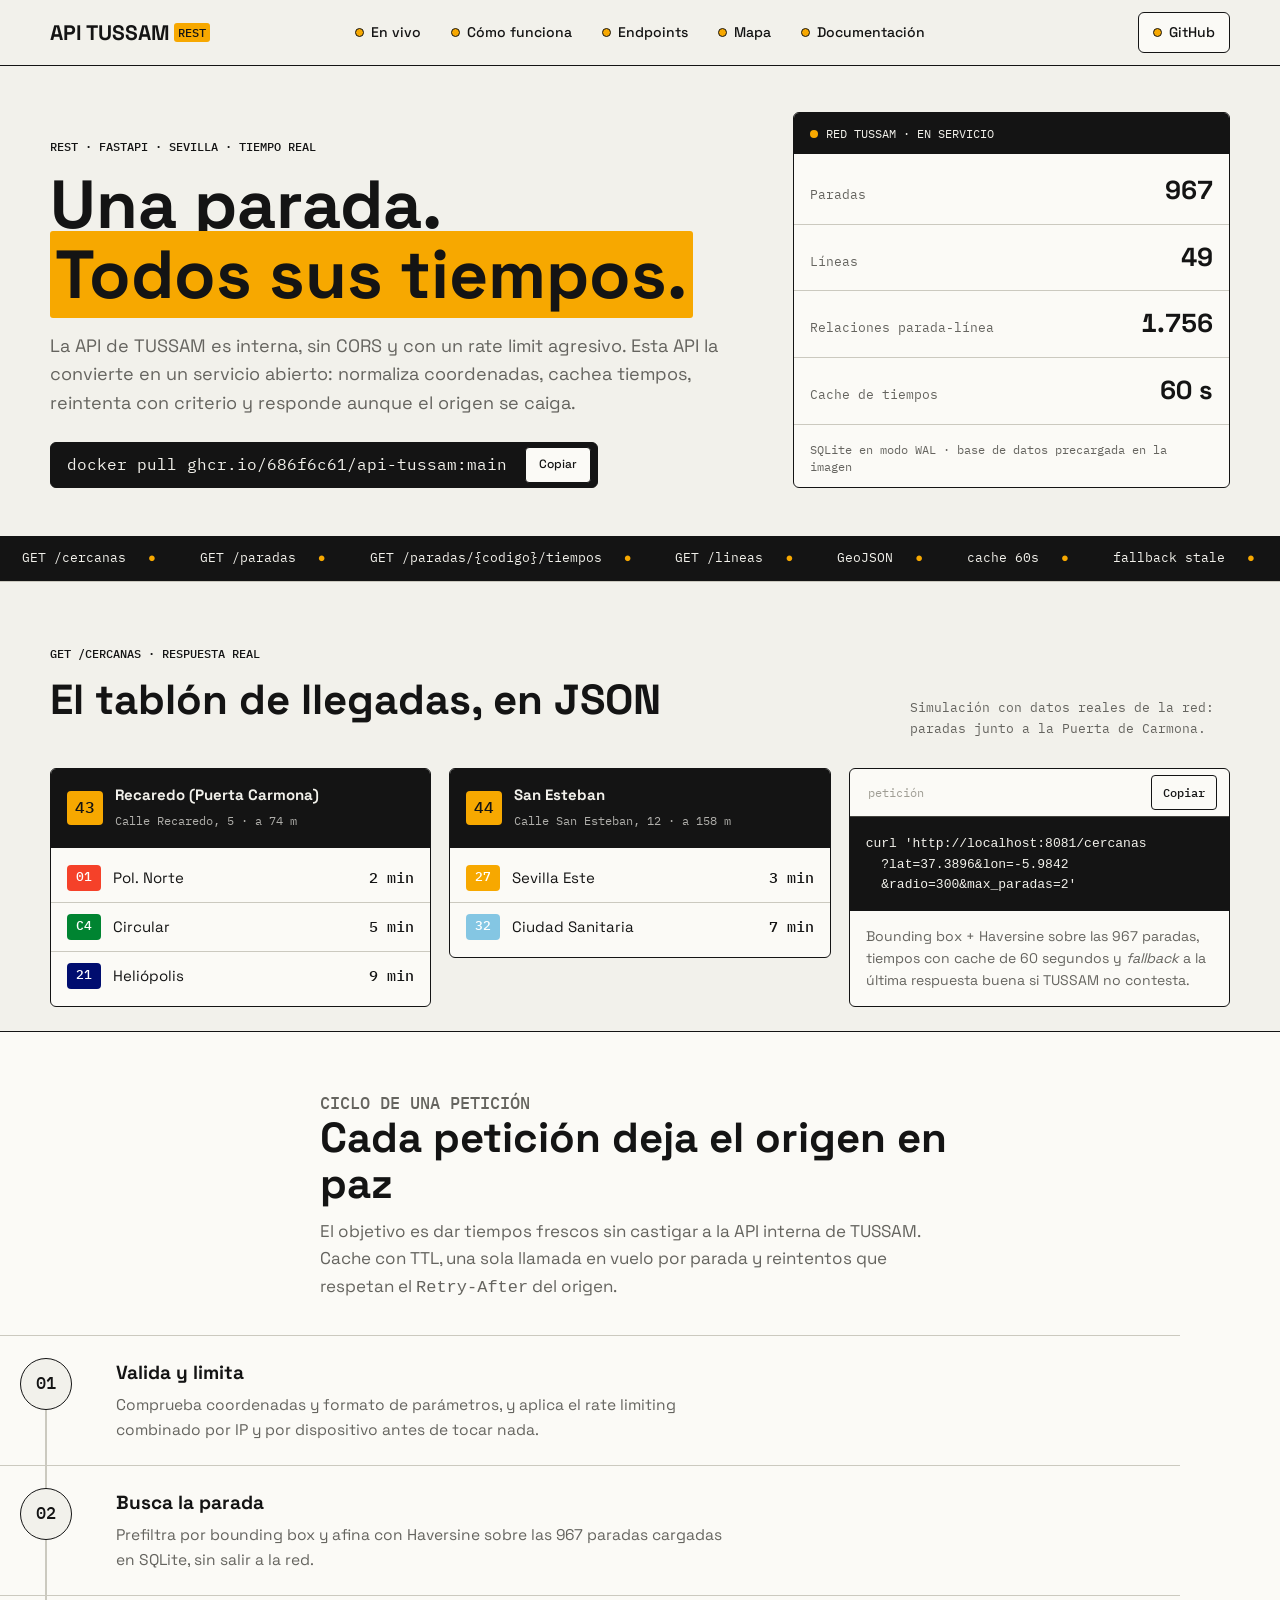
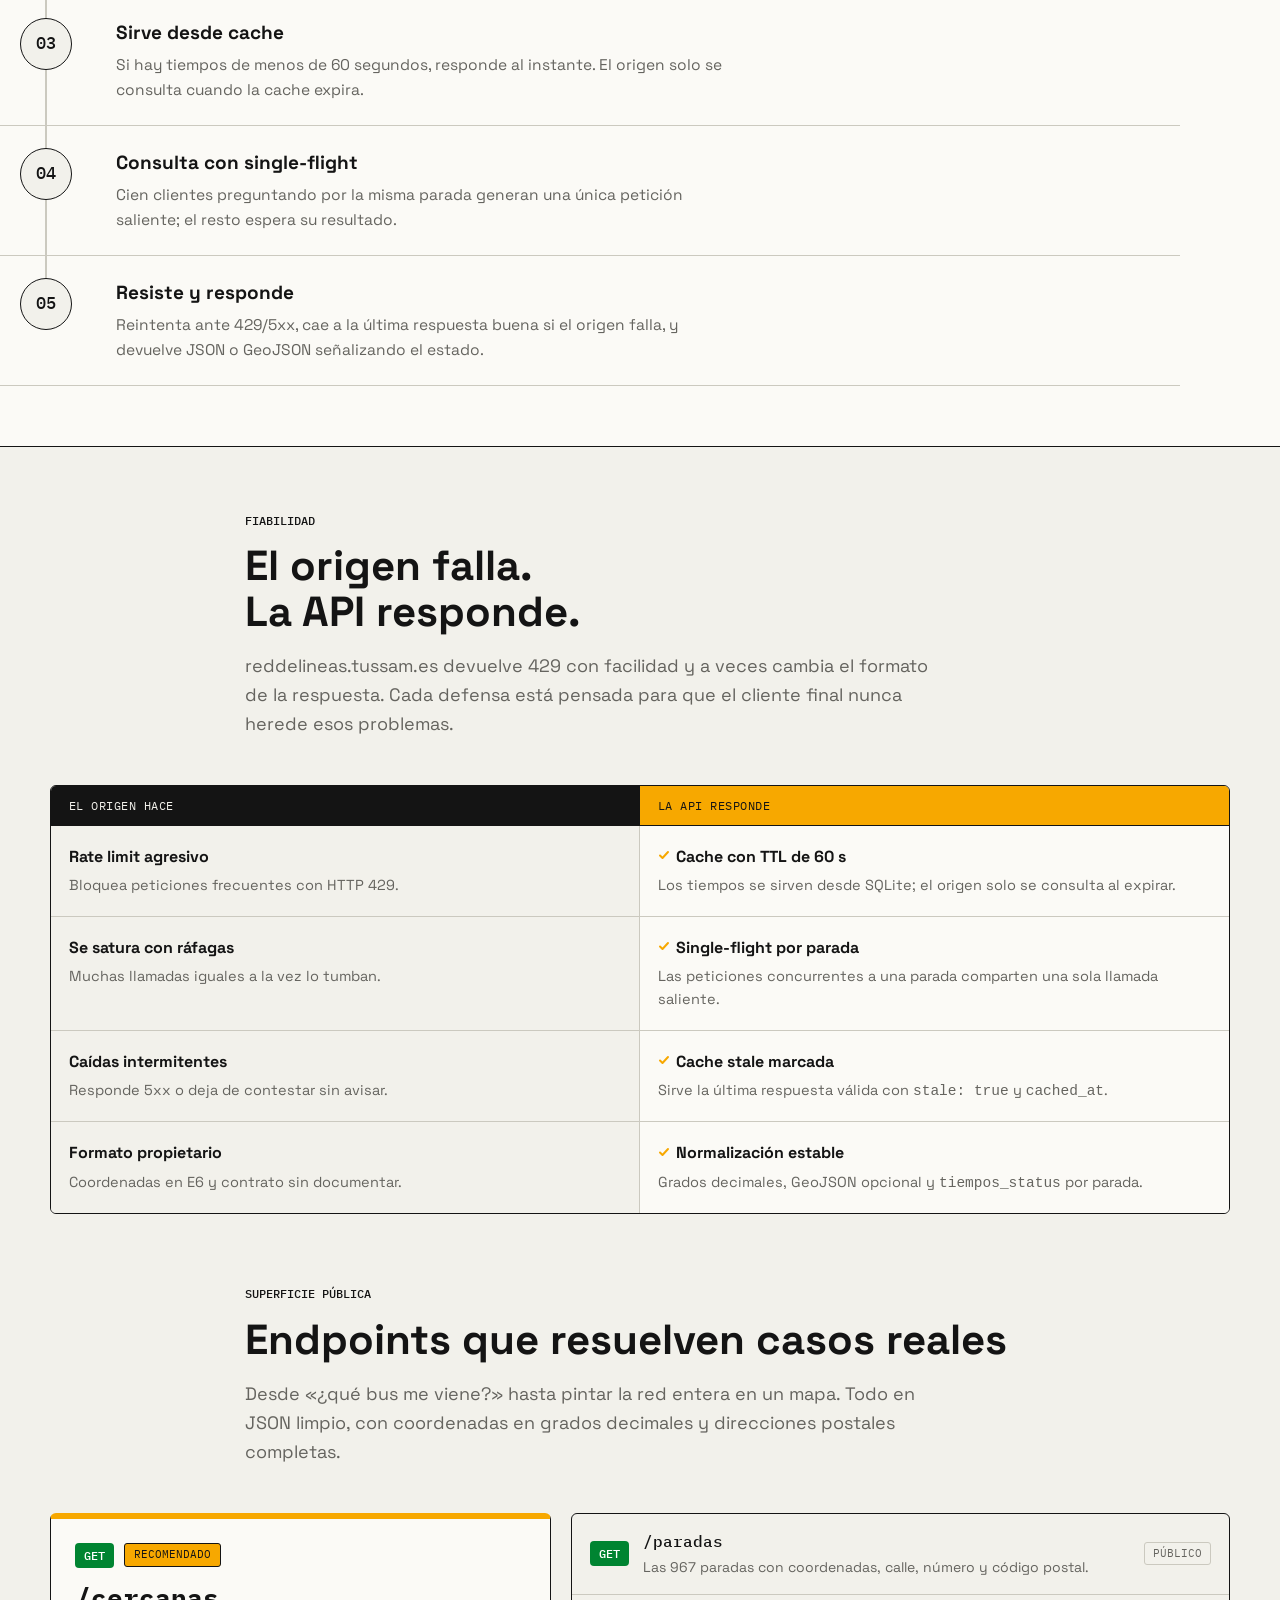
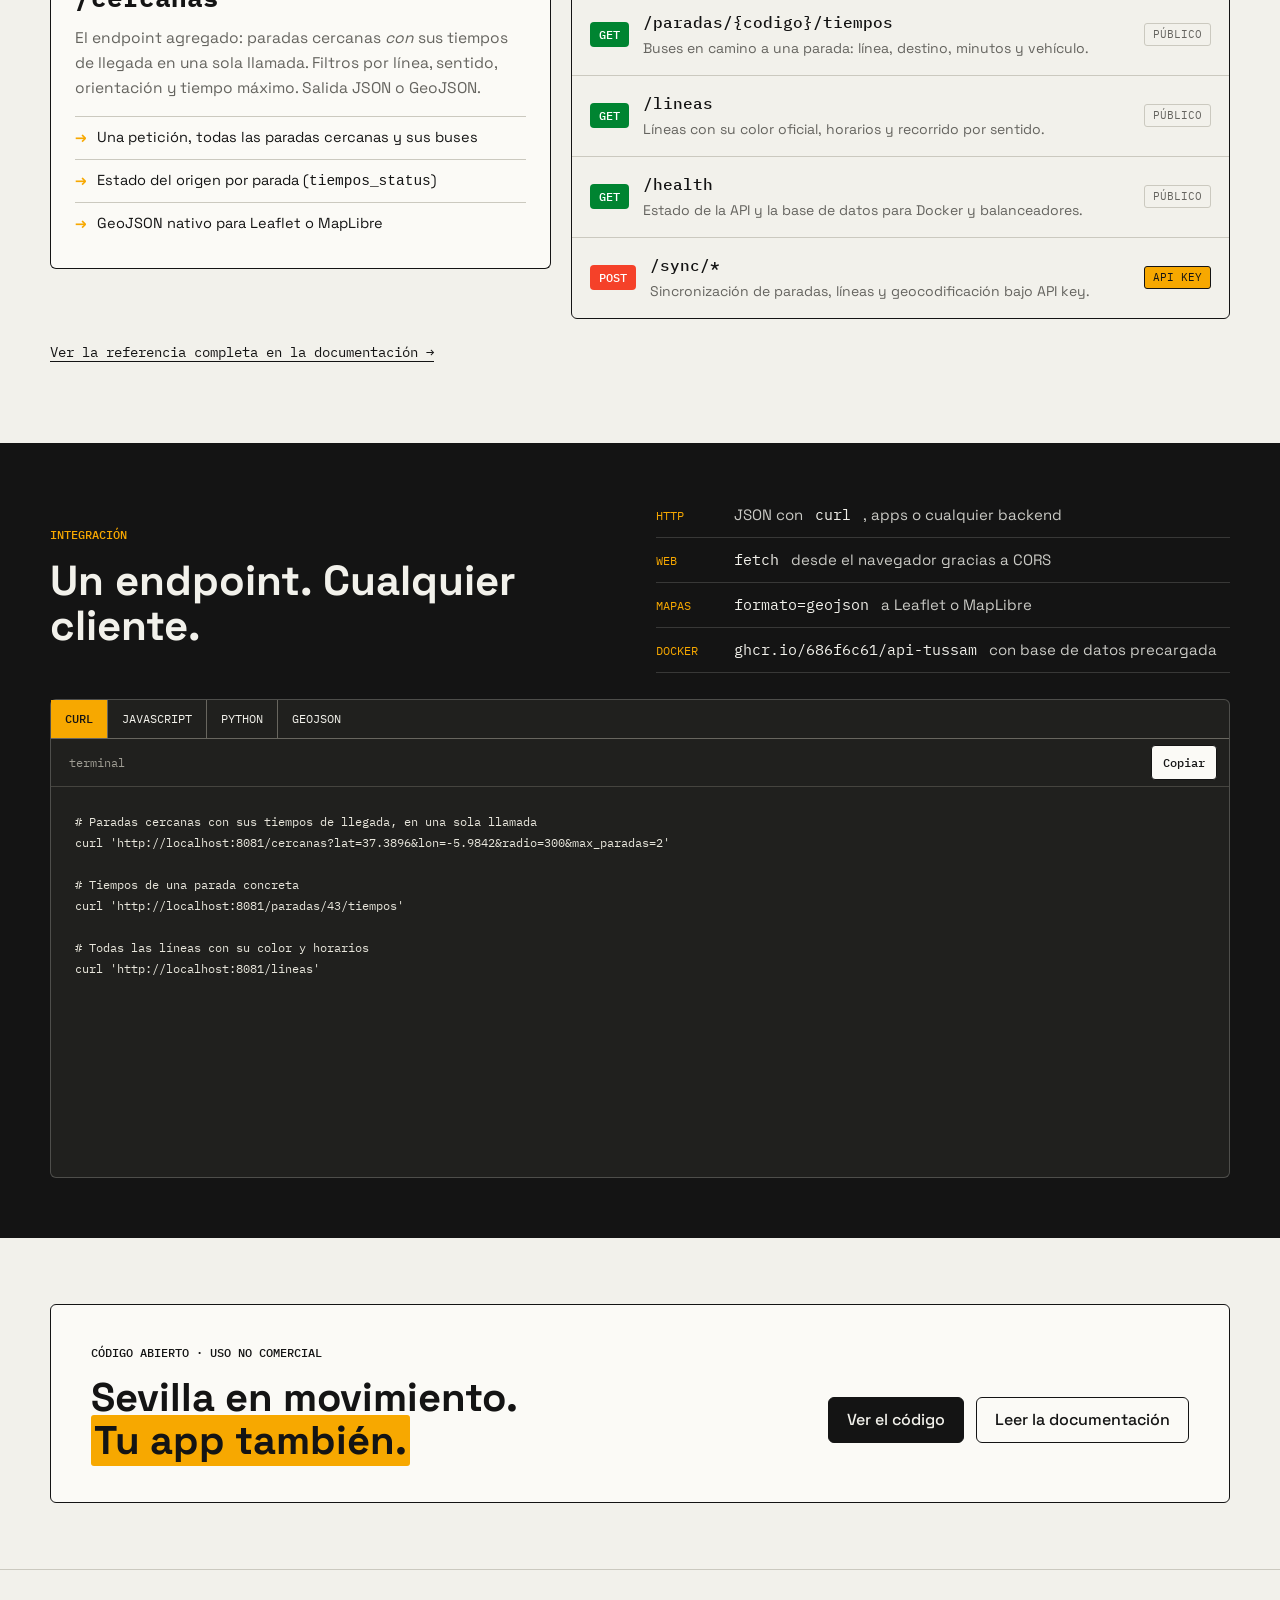
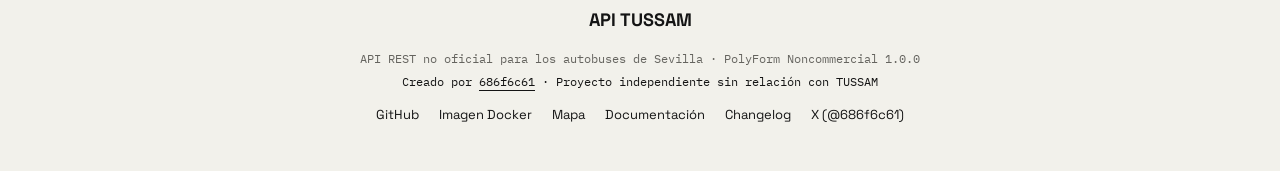
==== commit d3968336: "landing: mapa de paradas, dominio propio, licencia y SEO Actualiza el sitio estático con la página d" ====
--- a/index.html
+++ b/index.html
@@ -11,11 +11,11 @@
     <meta property="og:type" content="website">
     <meta property="og:locale" content="es_ES">
     <meta property="og:site_name" content="API TUSSAM">
-    <meta property="og:url" content="https://686f6c61.github.io/API-TUSSAM/">
+    <meta property="og:url" content="https://tussam.686f6c61.dev/">
     <meta property="og:title" content="API TUSSAM · Una parada. Todos sus tiempos.">
     <meta property="og:description" content="API REST para los autobuses de Sevilla: paradas cercanas, líneas y tiempos de llegada en tiempo real, con cache, resiliencia y despliegue en Docker.">
-    <meta property="og:image" content="https://686f6c61.github.io/API-TUSSAM/og-tussam.png">
-    <meta property="og:image:secure_url" content="https://686f6c61.github.io/API-TUSSAM/og-tussam.png">
+    <meta property="og:image" content="https://tussam.686f6c61.dev/og-tussam.png">
+    <meta property="og:image:secure_url" content="https://tussam.686f6c61.dev/og-tussam.png">
     <meta property="og:image:type" content="image/png">
     <meta property="og:image:width" content="1200">
     <meta property="og:image:height" content="630">
@@ -25,11 +25,11 @@
     <meta name="twitter:creator" content="@686f6c61">
     <meta name="twitter:title" content="API TUSSAM · Una parada. Todos sus tiempos.">
     <meta name="twitter:description" content="API REST de código abierto para consultar los autobuses de TUSSAM (Sevilla) en tiempo real.">
-    <meta name="twitter:image" content="https://686f6c61.github.io/API-TUSSAM/og-tussam.png">
+    <meta name="twitter:image" content="https://tussam.686f6c61.dev/og-tussam.png">
     <meta name="twitter:image:alt" content="API TUSSAM · Una parada. Todos sus tiempos.">
 
     <link rel="icon" href="favicon.svg" type="image/svg+xml">
-    <link rel="canonical" href="https://686f6c61.github.io/API-TUSSAM/">
+    <link rel="canonical" href="https://tussam.686f6c61.dev/">
     <link rel="preconnect" href="https://fonts.googleapis.com">
     <link rel="preconnect" href="https://fonts.gstatic.com" crossorigin>
     <link href="https://fonts.googleapis.com/css2?family=IBM+Plex+Mono:wght@400;500&family=Space+Grotesk:wght@400;500;700&display=swap" rel="stylesheet">
@@ -44,7 +44,7 @@
         "codeRepository": "https://github.com/686f6c61/API-TUSSAM",
         "programmingLanguage": "Python",
         "runtimePlatform": "Python 3.11+",
-        "license": "https://opensource.org/licenses/MIT",
+        "license": "https://polyformproject.org/licenses/noncommercial/1.0.0/",
         "author": {
           "@type": "Person",
           "name": "686f6c61",
@@ -64,7 +64,7 @@
         <a href="#board">En vivo</a>
         <a href="#flujo">Cómo funciona</a>
         <a href="#endpoints">Endpoints</a>
-        <a href="#api">Integración</a>
+        <a href="paradas.html">Mapa</a>
         <a href="docs.html">Documentación</a>
       </nav>
       <a class="header-link" href="https://github.com/686f6c61/API-TUSSAM">GitHub</a>
@@ -339,7 +339,7 @@
       <section class="cta-section" aria-labelledby="cta-title">
         <div class="page-shell cta-panel">
           <div>
-            <p class="eyebrow">Código abierto · MIT</p>
+            <p class="eyebrow">Código abierto · uso no comercial</p>
             <h2 id="cta-title">Sevilla en movimiento.<br><mark>Tu app también.</mark></h2>
           </div>
           <div class="cta-actions">
@@ -354,12 +354,13 @@
       <div class="page-shell">
         <strong>API TUSSAM</strong>
         <div class="footer-meta">
-          <p>API REST no oficial para los autobuses de Sevilla · MIT</p>
+          <p>API REST no oficial para los autobuses de Sevilla · PolyForm Noncommercial 1.0.0</p>
           <p>Creado por <a href="https://github.com/686f6c61">686f6c61</a> · Proyecto independiente sin relación con TUSSAM</p>
         </div>
         <nav aria-label="Enlaces del pie">
           <a href="https://github.com/686f6c61/API-TUSSAM">GitHub</a>
           <a href="https://github.com/686f6c61/API-TUSSAM/pkgs/container/api-tussam">Imagen Docker</a>
+          <a href="paradas.html">Mapa</a>
           <a href="docs.html">Documentación</a>
           <a href="https://github.com/686f6c61/API-TUSSAM/blob/main/CHANGELOG.md">Changelog</a>
           <a href="https://x.com/686f6c61">X (@686f6c61)</a>
--- a/styles.css
+++ b/styles.css
@@ -2452,3 +2452,353 @@
     transition-duration: 0.01ms !important;
   }
 }
+
+/* ── Página del mapa de paradas (paradas.html) ──────────────────────── */
+
+.map-body {
+  height: 100vh;
+  overflow: hidden;
+}
+
+/* La cabecera es fija (66px); el mapa ocupa el resto de la ventana.
+   Tres columnas: filtros (izquierda), mapa (centro) y lista de paradas (derecha). */
+.map-page {
+  display: grid;
+  grid-template-columns: 320px 1fr 340px;
+  height: calc(100vh - 67px);
+}
+
+.map-sidebar {
+  display: flex;
+  flex-direction: column;
+  min-height: 0;
+  overflow-y: auto;
+  border-right: 1px solid var(--line);
+  background: var(--surface);
+}
+
+/* Columna derecha: lista de paradas encontradas, prominente y con scroll. */
+.map-results {
+  display: flex;
+  flex-direction: column;
+  min-height: 0;
+  border-left: 1px solid var(--line);
+  background: var(--surface);
+}
+
+.results-head {
+  display: flex;
+  align-items: baseline;
+  justify-content: space-between;
+  gap: 12px;
+  padding: 16px 18px 10px;
+  border-bottom: 1px solid var(--soft-line);
+}
+
+.map-intro {
+  padding: 20px 22px 14px;
+  border-bottom: 1px solid var(--soft-line);
+}
+
+.map-intro h1 {
+  margin: 4px 0 8px;
+  font-size: 30px;
+  line-height: 1.05;
+}
+
+.map-intro p {
+  margin: 0;
+  color: var(--muted);
+  font-size: 14px;
+}
+
+.map-controls {
+  padding: 16px 22px;
+  border-bottom: 1px solid var(--soft-line);
+}
+
+.map-search input {
+  width: 100%;
+  padding: 10px 12px;
+  font: inherit;
+  font-size: 15px;
+  color: var(--ink);
+  background: var(--paper);
+  border: 1px solid var(--line);
+  border-radius: var(--radius);
+}
+
+.map-search input:focus-visible {
+  outline: 2px solid var(--accent);
+  outline-offset: 1px;
+}
+
+.filter-group {
+  margin-top: 16px;
+}
+
+.filter-head {
+  display: flex;
+  align-items: baseline;
+  justify-content: space-between;
+  margin-bottom: 8px;
+}
+
+.filter-label {
+  font-family: var(--font-mono);
+  font-size: 12px;
+  text-transform: uppercase;
+  letter-spacing: 0.04em;
+  color: var(--muted);
+}
+
+.filter-reset {
+  padding: 3px 10px;
+  font-family: var(--font-mono);
+  font-size: 12px;
+  background: var(--paper);
+  border: 1px solid var(--line);
+  border-radius: 4px;
+  cursor: pointer;
+}
+
+.filter-reset:hover {
+  background: var(--accent);
+}
+
+/* Chips de línea: fila con scroll vertical acotado. */
+.line-chips {
+  display: flex;
+  flex-wrap: wrap;
+  gap: 6px;
+  max-height: 132px;
+  overflow-y: auto;
+  padding-right: 4px;
+}
+
+.line-chip {
+  --c: #141414;
+  display: inline-flex;
+  align-items: center;
+  justify-content: center;
+  min-width: 38px;
+  height: 30px;
+  padding: 0 8px;
+  font-family: var(--font-mono);
+  font-size: 13px;
+  font-weight: 500;
+  color: var(--ink);
+  background: var(--paper);
+  border: 1px solid var(--line);
+  border-left: 5px solid var(--c);
+  border-radius: 4px;
+  cursor: pointer;
+}
+
+.line-chip:hover {
+  background: #efeee7;
+}
+
+/* Activo: NO monocolor. La franja de color de la línea (border-left) se conserva
+   y se ensancha; la selección se marca con el resto del borde en tinta, fondo
+   tenue y negrita. Se fijan los bordes por lado para no pisar el color izquierdo. */
+.line-chip.is-active {
+  background: #ecebe3;
+  border-top-color: var(--ink);
+  border-right-color: var(--ink);
+  border-bottom-color: var(--ink);
+  border-left-width: 7px;
+  font-weight: 700;
+}
+
+.zone-select {
+  width: 100%;
+  padding: 9px 12px;
+  font: inherit;
+  font-size: 14px;
+  color: var(--ink);
+  background: var(--paper);
+  border: 1px solid var(--line);
+  border-radius: var(--radius);
+}
+
+.results-count {
+  margin: 0;
+  font-family: var(--font-mono);
+  font-size: 12px;
+  color: var(--muted);
+}
+
+/* Lista de resultados: ocupa el espacio restante y hace scroll. */
+.stop-list {
+  flex: 1;
+  min-height: 0;
+  margin: 0;
+  padding: 0 12px 16px;
+  list-style: none;
+  overflow-y: auto;
+}
+
+.stop-item {
+  display: grid;
+  grid-template-columns: auto 1fr;
+  gap: 10px;
+  align-items: start;
+  padding: 10px;
+  border-radius: var(--radius);
+  cursor: pointer;
+}
+
+.stop-item:hover {
+  background: var(--paper);
+}
+
+.stop-item-code {
+  display: inline-flex;
+  align-items: center;
+  justify-content: center;
+  min-width: 32px;
+  height: 26px;
+  padding: 0 7px;
+  font-family: var(--font-mono);
+  font-size: 12px;
+  color: var(--ink);
+  background: var(--accent);
+  border-radius: 4px;
+}
+
+.stop-item-body strong {
+  display: block;
+  font-size: 14.5px;
+  line-height: 1.25;
+}
+
+.stop-item-body small {
+  display: block;
+  margin: 2px 0 5px;
+  color: var(--muted);
+  font-family: var(--font-mono);
+  font-size: 11.5px;
+}
+
+.stop-item-lines,
+.popup-lines {
+  display: flex;
+  flex-wrap: wrap;
+  gap: 4px;
+}
+
+/* Número de línea: chip neutro con una franja de color a la izquierda (el color
+   oficial de la línea), en lugar de un badge monocolor. */
+.mini-line {
+  --c: #141414;
+  display: inline-flex;
+  align-items: center;
+  justify-content: center;
+  min-width: 26px;
+  height: 20px;
+  padding: 0 6px;
+  font-family: var(--font-mono);
+  font-size: 11px;
+  font-weight: 500;
+  color: var(--ink);
+  background: var(--paper);
+  border: 1px solid var(--soft-line);
+  border-left: 4px solid var(--c);
+  border-radius: 3px;
+}
+
+.stop-item-more {
+  padding: 12px 10px;
+  font-family: var(--font-mono);
+  font-size: 12px;
+  color: var(--muted);
+}
+
+.map-canvas {
+  width: 100%;
+  height: 100%;
+  background: var(--paper);
+}
+
+/* Ficha (popup) de Leaflet con el estilo del sistema. */
+.leaflet-popup-content-wrapper {
+  border: 1px solid var(--line);
+  border-radius: var(--radius);
+}
+
+.popup-stop {
+  font-family: var(--font-sans);
+}
+
+.popup-head {
+  display: flex;
+  align-items: center;
+  gap: 8px;
+  margin-bottom: 4px;
+}
+
+.popup-code {
+  display: inline-flex;
+  align-items: center;
+  justify-content: center;
+  min-width: 30px;
+  height: 24px;
+  padding: 0 7px;
+  font-family: var(--font-mono);
+  font-size: 12px;
+  color: var(--ink);
+  background: var(--accent);
+  border-radius: 4px;
+}
+
+.popup-head strong {
+  font-size: 15px;
+}
+
+.popup-dir {
+  margin: 0 0 8px;
+  color: var(--muted);
+  font-family: var(--font-mono);
+  font-size: 12px;
+}
+
+.popup-endpoint {
+  display: block;
+  margin-top: 8px;
+  font-family: var(--font-mono);
+  font-size: 11.5px;
+  color: var(--accent-3);
+}
+
+@media (max-width: 980px) {
+  .map-body {
+    height: auto;
+    overflow: auto;
+  }
+
+  /* Se apilan las tres zonas: filtros, mapa y lista de resultados. */
+  .map-page {
+    grid-template-columns: 1fr;
+    height: auto;
+  }
+
+  .map-sidebar {
+    border-right: 0;
+    border-bottom: 1px solid var(--line);
+  }
+
+  .map-results {
+    border-left: 0;
+    border-top: 1px solid var(--line);
+  }
+
+  .stop-list {
+    max-height: 380px;
+  }
+
+  .map-canvas {
+    height: 60vh;
+    min-height: 380px;
+  }
+}
